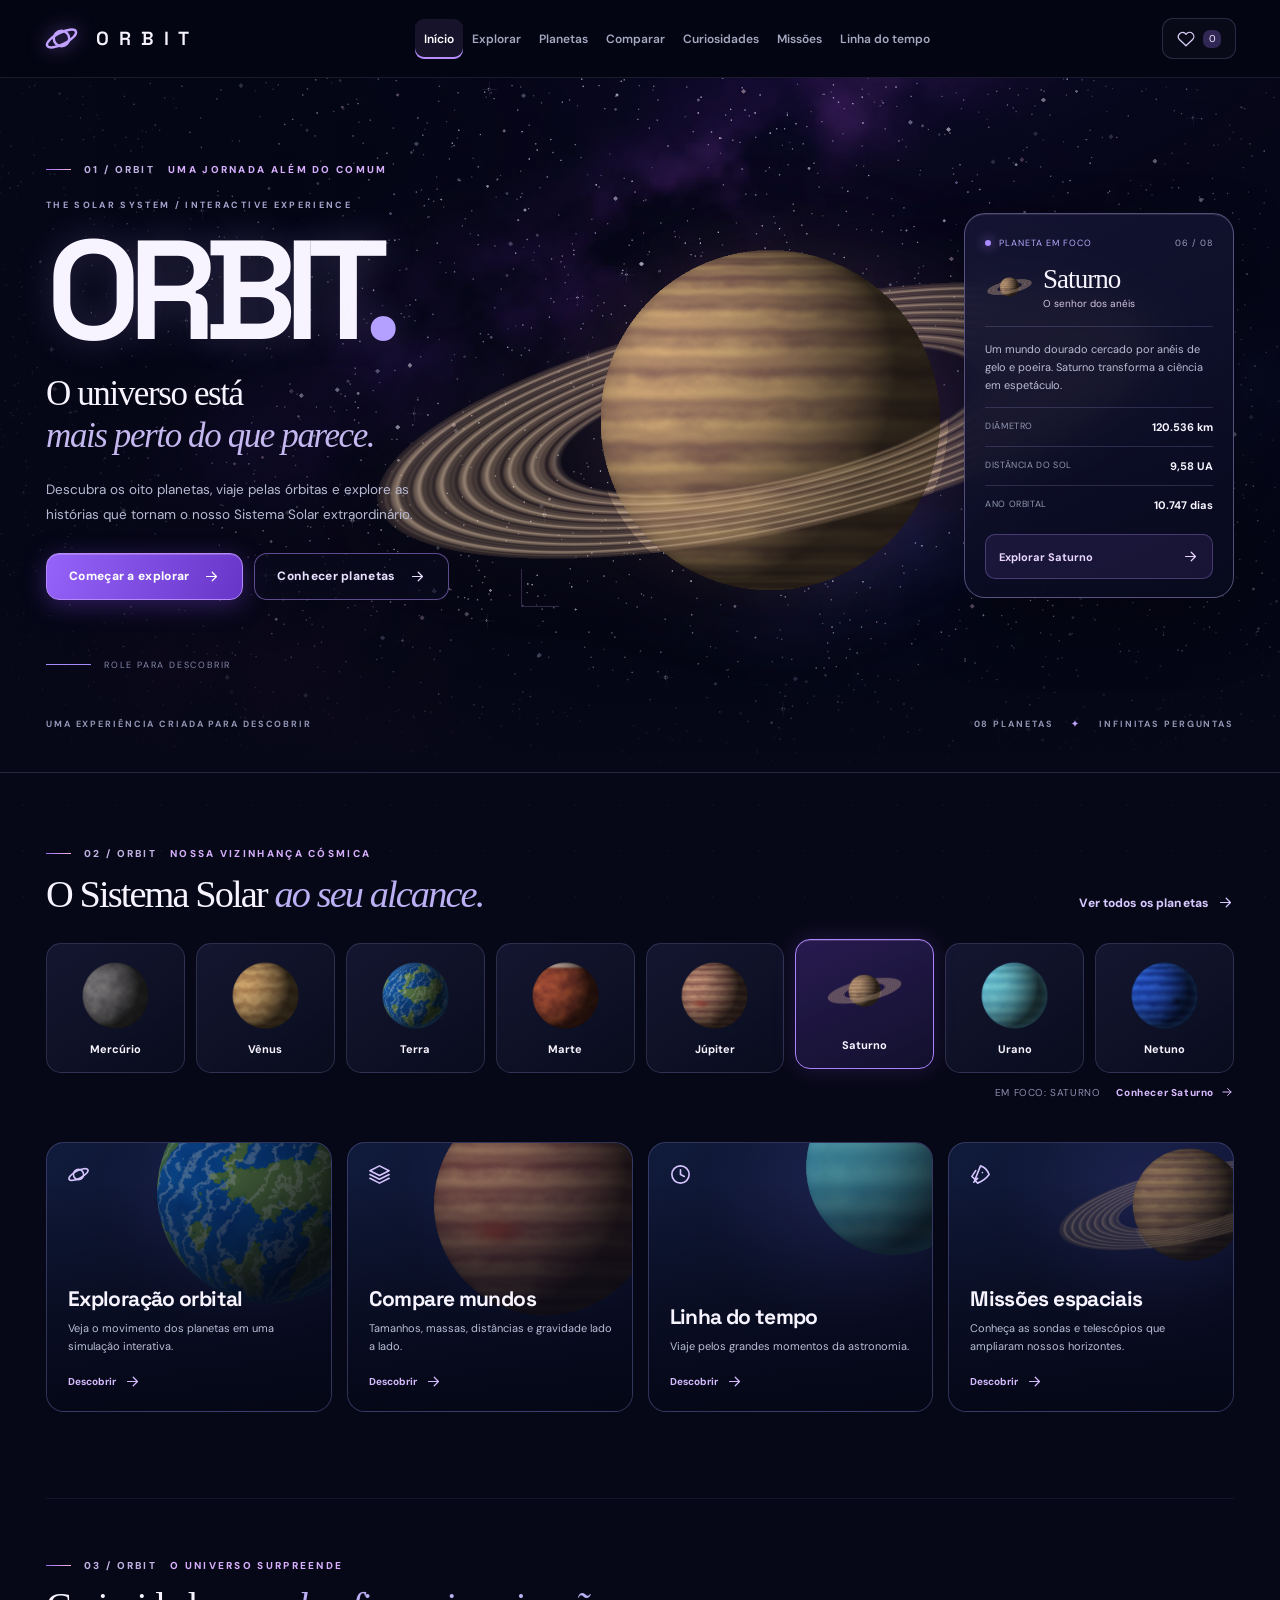
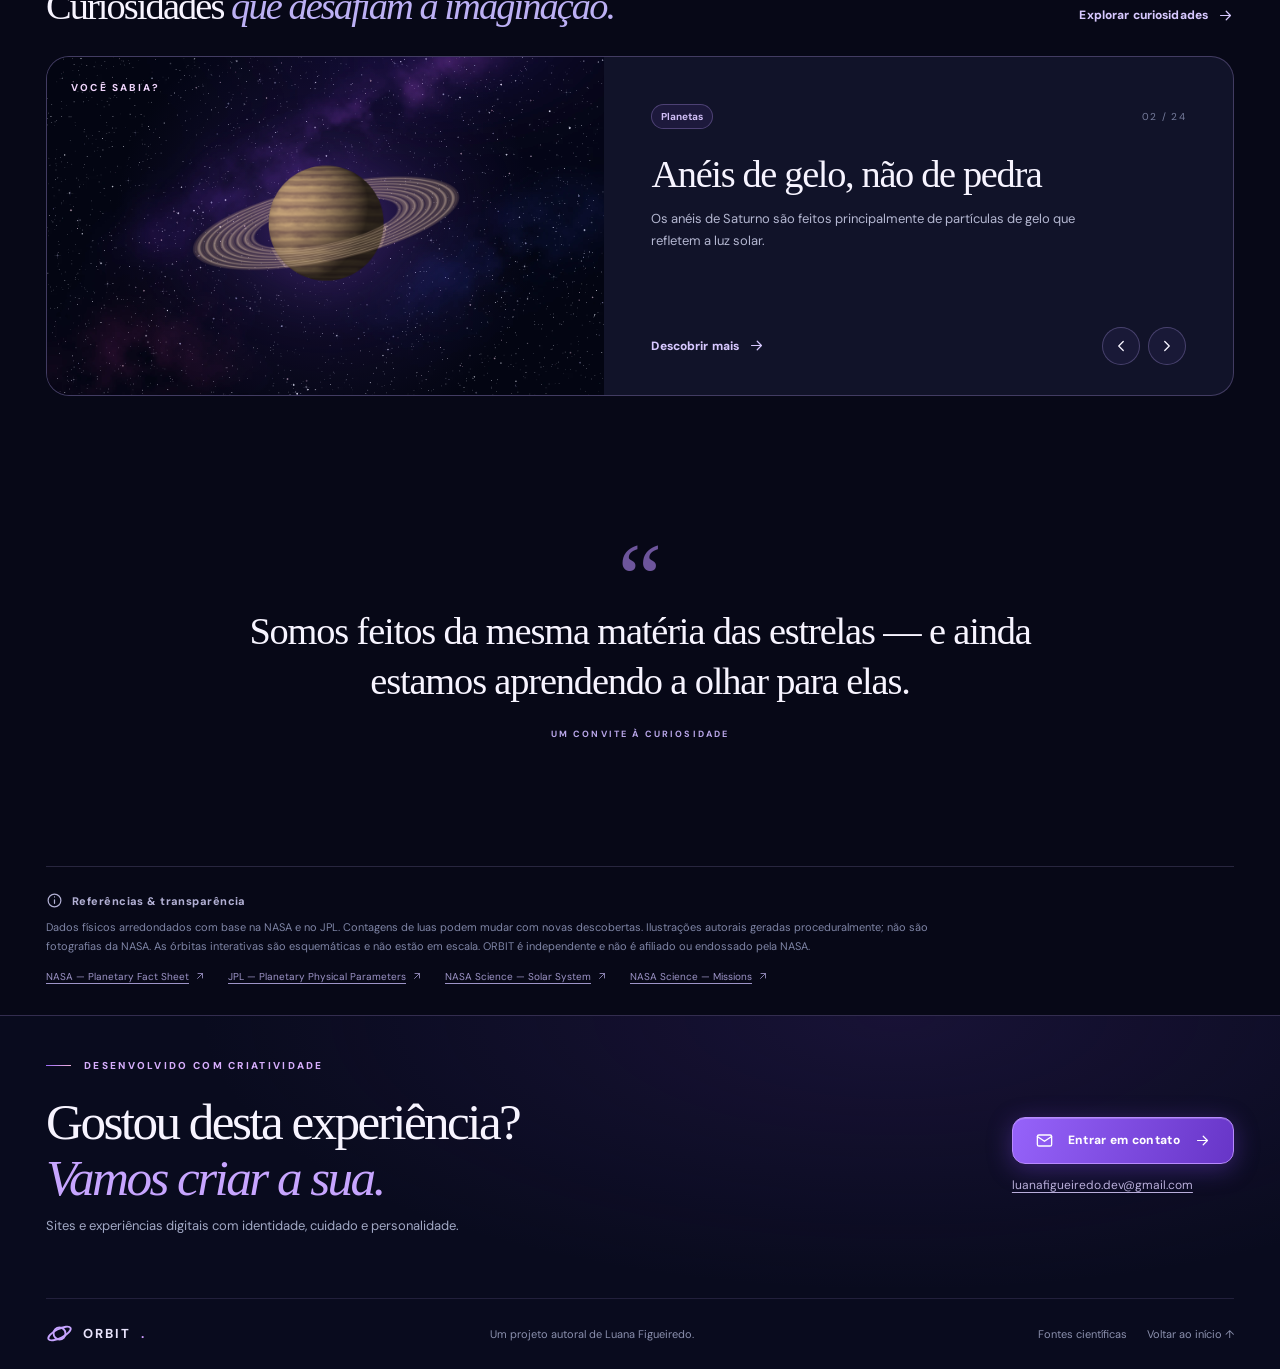
==== index.html @ 3369fc1c "Primeira versao do ORBIT" ====
<!doctype html>
<html lang="pt-BR">
<head>
  <meta charset="UTF-8">
  <meta name="viewport" content="width=device-width, initial-scale=1">
  <meta name="theme-color" content="#070817">
  <meta name="description" content="ORBIT — Uma experiência visual e interativa para explorar o Sistema Solar, comparar planetas e descobrir as histórias da exploração espacial.">
  <meta name="author" content="Luana Figueiredo">
  <meta property="og:title" content="ORBIT — Explore o Sistema Solar">
  <meta property="og:description" content="O universo está mais perto do que parece. Explore planetas, órbitas, curiosidades e missões espaciais.">
  <meta property="og:type" content="website">
  <link rel="icon" type="image/svg+xml" href="favicon.svg">
  <link rel="preconnect" href="https://fonts.googleapis.com">
  <link rel="preconnect" href="https://fonts.gstatic.com" crossorigin>
  <link href="https://fonts.googleapis.com/css2?family=DM+Sans:wght@400;500;600;700&family=Manrope:wght@400;500;600;700;800&family=Space+Grotesk:wght@400;500;600;700&display=swap" rel="stylesheet">
  <link rel="stylesheet" href="style.css">
  <title>ORBIT — Explore o Sistema Solar</title>
</head>
<body>
  <a class="skip-link" href="#conteudo">Pular para o conteúdo</a>
  <div id="app"></div>
  <noscript>Ative o JavaScript no navegador para explorar o ORBIT.</noscript>
  <script src="js/data.js" defer></script>
  <script src="js/orbits.js" defer></script>
  <script src="js/app.js" defer></script>
</body>
</html>
---- style.css ----
/* ══════════════════════════════════════════════════════════════════
   ORBIT — immersive solar-system editorial • Luana Figueiredo
   Identidade: índigo cósmico / ametista / luz de estrelas.
   Arte planetária autoral. Sem frameworks, sem rastreamento.
══════════════════════════════════════════════════════════════════ */
:root{color-scheme:dark;--ink:#070817;--ink-2:#0c0e22;--panel:#10142d;--line:rgba(183,169,236,.19);--white:#f7f4ff;--muted:#a8abc8;--soft:#777d9e;--purple:#a584ff;--violet:#784cf2;--peach:#f7c69f;--max:1440px;--radius:20px;--serif:Georgia,'Times New Roman',serif}
*{box-sizing:border-box}html{scroll-behavior:smooth;scroll-padding-top:85px}body{margin:0;font-family:'DM Sans',sans-serif;font-weight:400;color:var(--white);background:var(--ink);font-size:15px;-webkit-font-smoothing:antialiased;overflow-x:hidden}
body::before{content:"";position:fixed;inset:0;pointer-events:none;background-image:radial-gradient(#a29aca 0.7px,transparent .8px);background-size:46px 46px;opacity:.045;z-index:0}body.modal-open{overflow:hidden}
button,input,select{font:inherit}button{cursor:pointer}a{color:inherit;text-decoration:none}button,a,input,select{outline-offset:4px}a,button{ -webkit-tap-highlight-color:transparent}button:focus-visible,a:focus-visible,input:focus-visible,select:focus-visible{outline:2px solid #e2c0ff}img{max-width:100%;display:block}svg{flex:none}h1,h2,h3,p{margin-top:0}p{line-height:1.7}button{border:none;color:inherit}::selection{background:#8066d4;color:#fff}
.shell{width:min(var(--max),calc(100% - 92px));margin-left:auto;margin-right:auto;position:relative}.sr-only{position:absolute;width:1px;height:1px;overflow:hidden;clip:rect(0,0,0,0);white-space:nowrap}.skip-link{position:fixed;z-index:200;left:20px;top:-70px;background:#fff;color:#111;padding:12px 17px;border-radius:10px}.skip-link:focus{top:15px}
.site-header{height:78px;position:sticky;top:0;z-index:75;border-bottom:1px solid rgba(216,201,255,.11);background:rgba(5,6,19,.77);backdrop-filter:blur(22px)}.header-inner{max-width:1570px;width:calc(100% - 88px);height:100%;margin:auto;display:flex;align-items:center;gap:34px}.logo{display:inline-flex;align-items:center;gap:17px;flex:none;font-family:'Space Grotesk',sans-serif;font-size:19px;font-weight:600;letter-spacing:.13em;white-space:nowrap}.logo svg{color:#c1a2ff;filter:drop-shadow(0 0 9px rgba(178,129,255,.55))}.desktop-nav{display:flex;justify-content:center;align-items:center;gap:4px;flex:1;height:100%;white-space:nowrap}.nav-link{font-size:12px;font-weight:600;color:#a6a9c1;padding:13px 12px;border-radius:9px;transition:color .2s,background .2s}.nav-link:hover,.nav-link.active{color:#fff;background:rgba(163,126,246,.11)}.nav-link.active{box-shadow:inset 0 -2px #b78cff}.header-right{display:flex;align-items:center;gap:12px}.header-fav,.icon-btn{height:41px;min-width:43px;display:grid;place-items:center;border:1px solid var(--line);background:rgba(255,255,255,.025);border-radius:11px;transition:background .2s,border-color .2s}.header-fav{display:flex;gap:8px;padding:0 14px;font-size:12px;color:#d9cef9}.header-fav:hover,.icon-btn:hover{background:rgba(145,113,234,.19);border-color:rgba(182,151,254,.6)}.fav-count{display:grid;place-items:center;min-width:18px;height:18px;border-radius:7px;background:#312754;color:#f4eaff;font-size:10px}.menu-toggle,.mobile-nav{display:none}
main{position:relative;z-index:1}.eyebrow{display:flex;align-items:center;gap:13px;font-size:10px;letter-spacing:.23em;font-weight:800;color:#d6aefc;text-transform:uppercase}.eyebrow-line{width:25px;height:1px;background:linear-gradient(90deg,#9b6bf5,#f0b3de)}.eyebrow-index{color:#c0b2e3}.eyebrow-simple{font-size:10px;font-weight:800;letter-spacing:.21em;color:var(--peach)}
.btn{display:inline-flex;align-items:center;justify-content:center;gap:14px;min-height:47px;padding:0 22px;border-radius:13px;font-size:12px;font-weight:800;letter-spacing:.025em;transition:transform .25s,box-shadow .25s,background .25s;white-space:nowrap}.btn:hover{transform:translateY(-3px)}.btn-primary{color:#fff;background:linear-gradient(110deg,#9663fa,#6735c7);border:1px solid #b88aff;box-shadow:0 5px 25px rgba(132,74,240,.35),inset 0 1px rgba(255,255,255,.2)}.btn-primary:hover{box-shadow:0 9px 31px rgba(132,74,240,.55)}.btn-ghost{color:#e8e0ff;background:rgba(12,11,34,.55);border:1px solid rgba(178,144,255,.5)}.btn-ghost:hover{background:rgba(132,83,223,.18)}.text-link{display:inline-flex;align-items:center;gap:9px;border:none;background:transparent;color:#d7c8ff;font-size:12px;font-weight:800;letter-spacing:.01em;transition:gap .2s;white-space:nowrap;padding:5px 0}.text-link:hover{gap:15px}
/* Landing cinematic — ringed planet */
.hero{position:relative;overflow:hidden;min-height:695px;background:radial-gradient(ellipse at 65% 48%,rgba(36,15,78,.36),transparent 56%),#070816;border-bottom:1px solid var(--line)}.hero-nebula{position:absolute;inset:0;background:url('assets/nebula.webp') 50% 50%/cover no-repeat;opacity:.89}.hero::after{content:"";pointer-events:none;position:absolute;inset:0;background:linear-gradient(90deg,rgba(6,7,23,.86) 0,rgba(7,8,23,.34) 33%,rgba(6,7,23,.08) 59%,rgba(6,7,23,.66) 100%),linear-gradient(0deg,#070817 0%,transparent 27%);z-index:1}.hero-inner{min-height:640px;display:grid;grid-template-columns:minmax(325px,.95fr) minmax(320px,1.25fr) minmax(245px,.74fr);align-items:center;gap:10px}.hero-copy{position:relative;z-index:5;padding:46px 0 8px}.hero-tiny{margin:22px 0 8px;font-size:9px;letter-spacing:.26em;color:#a8a3ce;font-weight:700}.hero-title{font-family:'Space Grotesk',sans-serif;font-size:clamp(94px,11vw,178px);font-weight:600;letter-spacing:-.093em;line-height:.99;margin:0 0 12px;text-shadow:0 0 34px rgba(181,159,255,.22);white-space:nowrap}.hero-period{color:#b4a0ff}.hero-copy h2{font-family:var(--serif);font-weight:400;font-size:clamp(28px,2.6vw,42px);letter-spacing:-.04em;line-height:1.21;margin:9px 0 19px}.hero-copy h2 em{font-style:italic;color:#c5b7ef}.hero-description{max-width:400px;font-size:13.5px;color:#b8bad3;line-height:1.9;margin-bottom:25px}.hero-actions{display:flex;align-items:center;flex-wrap:wrap;gap:11px}.hero-scroll{display:flex;gap:13px;align-items:center;color:#8588a9;font-size:9px;letter-spacing:.2em;margin-top:59px}.scroll-line{height:1px;width:45px;background:#a58bff}.hero-planet{pointer-events:none;position:absolute;z-index:2;width:min(75vw,1010px);height:690px;left:28%;top:-21px;display:grid;place-items:center;filter:drop-shadow(0 0 48px rgba(217,139,109,.13));animation:floatPlanet 13s ease-in-out infinite}.hero-planet>img{width:100%;height:auto;filter:saturate(1.12)}.planet-halo{position:absolute;left:20%;right:10%;top:18%;bottom:23%;border-radius:50%;background:radial-gradient(ellipse,rgba(125,74,192,.2),transparent 65%);filter:blur(30px)}@keyframes floatPlanet{0%,100%{transform:translateY(0)}50%{transform:translateY(12px)}}.hero-crosshair{position:absolute;width:38px;height:38px;border:1px solid rgba(210,163,255,.22)}.hero-crosshair.top{right:18%;top:21%;border-left:none;border-bottom:none}.hero-crosshair.bottom{left:20%;bottom:24%;border-right:none;border-top:none}
.planet-spotlight{position:relative;z-index:5;grid-column:3;padding:23px 20px 18px;background:linear-gradient(155deg,rgba(23,23,55,.85),rgba(8,10,30,.93));border:1px solid rgba(198,184,255,.39);box-shadow:0 25px 65px rgba(0,0,0,.27),inset 0 1px rgba(255,255,255,.09);border-radius:21px;backdrop-filter:blur(18px);margin-top:15px}.spotlight-heading{display:flex;justify-content:space-between;align-items:center;color:#9e9cbb;font-size:9px;letter-spacing:.11em}.small-pill{display:inline-flex;align-items:center;gap:8px;color:#b9aaff}.pulse-dot,.live-indicator span{width:6px;height:6px;border-radius:50%;background:#a98cff;box-shadow:0 0 12px #b784ff;animation:pulse 2.4s infinite}@keyframes pulse{50%{opacity:.4}}.spotlight-identity{display:flex;align-items:center;gap:9px;border-bottom:1px solid var(--line);padding:14px 0}.spotlight-icon{width:49px;height:49px;object-fit:contain}.spotlight-identity h3{font-family:var(--serif);font-size:27px;font-weight:400;letter-spacing:-.035em;margin:0 0 2px}.spotlight-identity p{font-size:10px;color:#d4c6e2;line-height:1.3;margin:0}.spotlight-intro{font-size:11px;color:#babbd5;line-height:1.65;margin:13px 0}.spotlight-stats{display:grid;gap:0}.spotlight-stats>div{display:flex;justify-content:space-between;gap:10px;border-top:1px solid var(--line);padding:12px 0}.spotlight-stats span{font-size:9px;letter-spacing:.07em;color:#9398b3}.spotlight-stats strong{font-size:11px;text-align:right}.spotlight-link{display:flex;align-items:center;justify-content:space-between;gap:12px;padding:13px;border:1px solid rgba(181,144,248,.3);border-radius:10px;font-size:11px;font-weight:700;color:#e9d6ff;background:rgba(137,96,223,.12);margin-top:10px}.spotlight-link:hover{background:rgba(137,96,223,.24)}.hero-bottom{display:flex;justify-content:space-between;z-index:4;font-size:9px;font-weight:700;letter-spacing:.21em;color:#9295b3;padding-bottom:21px}.star-separator{color:#bfa3fa;padding:0 14px}
/* Homepage planet strip and four portal cards */
.planet-selector{padding-top:74px;padding-bottom:25px}.row-heading{display:flex;align-items:end;justify-content:space-between;gap:25px;margin-bottom:27px}.row-heading h2,.detail-content h2,.mission-hero h2{font-family:var(--serif);font-weight:400;font-size:clamp(29px,3vw,46px);letter-spacing:-.05em;line-height:1.13;margin:13px 0 0}.row-heading h2 em,.detail-content h2 em,.mission-hero h2 em{color:#bcb0f4;font-weight:400}.planet-strip{display:grid;grid-template-columns:repeat(8,1fr);gap:11px}.planet-pick{min-height:144px;display:flex;flex-direction:column;justify-content:center;align-items:center;gap:11px;background:linear-gradient(145deg,rgba(25,28,58,.75),rgba(10,13,30,.94));border:1px solid rgba(161,150,212,.22);border-radius:15px;font-size:11px;font-weight:700;transition:transform .25s,border-color .25s,box-shadow .25s}.planet-pick img{width:83px;height:83px;object-fit:contain;transition:transform .3s}.planet-pick:hover,.planet-pick.selected{border-color:#ac83ff;box-shadow:0 0 22px rgba(154,92,249,.18),inset 0 1px rgba(250,230,255,.16);transform:translateY(-4px)}.planet-pick:hover img,.planet-pick.selected img{transform:scale(1.14)}.planet-pick.selected{background:linear-gradient(155deg,rgba(61,39,116,.61),rgba(19,17,47,.94))}.strip-caption{display:flex;justify-content:flex-end;align-items:center;gap:16px;font-size:10px;color:#8e8caf;letter-spacing:.06em;padding-top:12px}.strip-caption a{display:inline-flex;align-items:center;gap:6px;font-weight:800;color:#d8baff}.strip-caption a:hover{color:#fff}.explore-section{padding-top:18px;padding-bottom:86px}.feature-grid{display:grid;grid-template-columns:repeat(4,1fr);gap:15px}.feature-card{height:270px;border:1px solid rgba(163,154,227,.25);border-radius:18px;overflow:hidden;position:relative;background:radial-gradient(circle at 72% 20%,rgba(65,68,150,.32),transparent 50%),linear-gradient(135deg,#101a3a,#090d24);transition:transform .3s,border-color .3s}.feature-card:hover{transform:translateY(-7px);border-color:rgba(191,153,255,.72)}.feature-sheen{position:absolute;inset:0;background:linear-gradient(0deg,rgba(5,7,22,.95),transparent 86%);z-index:1}.feature-art{position:absolute;object-fit:contain;width:240px;height:240px;right:-57px;top:-71px;filter:brightness(.8) saturate(1.2);opacity:.85}.feature-1 .feature-art{right:-33px;top:-59px}.feature-2 .feature-art{width:190px;height:190px}.feature-3 .feature-art{width:300px;height:300px;right:-98px;top:-86px}.feature-icon{position:absolute;top:20px;left:20px;color:#d5c4fd;z-index:2}.feature-text{position:absolute;bottom:21px;left:21px;right:19px;z-index:2}.feature-text h3{font-family:'Space Grotesk',sans-serif;letter-spacing:-.03em;font-size:21px;margin-bottom:8px}.feature-text p{font-size:11px;color:#b9bfd8;line-height:1.6;margin-bottom:15px}.feature-go{display:inline-flex;align-items:center;gap:8px;font-size:10px;color:#d6bbff;font-weight:700}
.home-facts{padding:60px 0 100px;border-top:1px solid rgba(159,141,236,.1)}.home-fact-panel{display:grid;grid-template-columns:47% 53%;min-height:340px;overflow:hidden;border:1px solid rgba(192,166,242,.28);border-radius:23px;background:#111329}.home-fact-art{position:relative;overflow:hidden;display:grid;place-items:center;background:radial-gradient(circle at center,rgba(72,44,140,.32),transparent 65%),url('assets/nebula.webp') center/cover}.home-fact-art img{width:290px;height:290px;object-fit:contain;filter:drop-shadow(0 0 35px rgba(151,80,241,.3));animation:floatPlanet 10s ease-in-out infinite}.home-fact-art>span{position:absolute;left:24px;top:24px;font-size:10px;letter-spacing:.22em;font-weight:800;color:#efd4fb}.home-fact-content{padding:47px 47px 30px;display:flex;flex-direction:column}.home-fact-top,.home-fact-footer,.card-cats,.card-foot{display:flex;align-items:center;justify-content:space-between;gap:12px}.home-fact-top>span:last-child{color:#777d9d;font-size:10px;letter-spacing:.13em}.chip{display:inline-flex;align-items:center;min-height:25px;padding:4px 9px;border:1px solid rgba(188,159,248,.3);color:#d1bff7;border-radius:100px;font-size:10px;font-weight:700;background:rgba(105,67,173,.14)}.home-fact-content h3{font-family:var(--serif);font-weight:400;font-size:clamp(28px,3vw,43px);line-height:1.13;letter-spacing:-.035em;margin:24px 0 12px}.home-fact-content p{color:#b4b7d1;max-width:470px;margin-bottom:24px;font-size:13px}.home-fact-footer{margin-top:auto}.fact-arrows{display:flex;gap:8px}.round-arrow{width:38px;height:38px;border:1px solid rgba(168,150,223,.32);background:rgba(32,30,64,.65);display:grid;place-items:center;border-radius:50%;transition:border-color .2s,background .2s}.round-arrow:hover{border-color:#b69cff;background:rgba(107,67,186,.38)}.home-quote{text-align:center;padding:25px 0 115px}.home-quote>span{display:block;font-family:var(--serif);font-size:100px;color:#6d559c;height:55px}.home-quote blockquote{font-family:var(--serif);font-size:clamp(25px,3vw,44px);line-height:1.32;letter-spacing:-.03em;max-width:870px;margin:30px auto 20px}.home-quote p{font-size:9px;font-weight:700;letter-spacing:.24em;color:#b9a6e9}
/* General editorial secondary page */
.page-hero{padding-top:70px;padding-bottom:52px;min-height:270px}.page-hero::before{content:"";position:absolute;right:-4%;top:-20px;width:400px;height:250px;background:radial-gradient(circle,rgba(119,70,209,.16),transparent 68%);pointer-events:none}.page-hero-grid{display:flex;justify-content:space-between;gap:50px;align-items:flex-end}.page-hero h1{font-family:var(--serif);font-size:clamp(43px,5.4vw,80px);line-height:1.04;font-weight:400;letter-spacing:-.055em;margin:22px 0 14px}.page-hero h1 em{font-weight:400;color:#c0b0f5}.page-hero p{color:#aeb2cd;max-width:620px;font-size:14px;line-height:1.85;margin:0}.page-counter{display:flex;align-items:center;gap:20px;border-left:1px solid rgba(190,169,244,.27);padding:7px 0 7px 22px;flex:none}.page-counter strong{font:400 64px/1 var(--serif);color:#d7bffc}.page-counter span{font-size:10px;letter-spacing:.17em;line-height:1.8;color:#acadc9;font-weight:700}.listing,.facts-listing,.mission-layout,.favorites-listing{padding-bottom:120px}.toolbar{display:flex;justify-content:space-between;align-items:center;gap:18px;padding:16px 0 22px;border-bottom:1px solid var(--line);flex-wrap:wrap}.segmented{display:flex;align-items:center;flex-wrap:wrap;gap:5px}.segment{border:1px solid transparent;border-radius:10px;padding:10px 12px;background:transparent;color:#a4a8c4;font-size:11px;font-weight:700}.segment:hover{color:#fff;background:rgba(125,91,196,.12)}.segment.active{color:#fff;border-color:rgba(175,134,251,.36);background:rgba(131,92,215,.25)}.search-field{display:flex;align-items:center;gap:9px;min-width:min(100%,265px);padding:0 14px;height:44px;border:1px solid rgba(167,156,218,.29);border-radius:10px;background:rgba(21,22,48,.8);color:#b2aaca}.search-field input{background:none;border:0;outline:0;width:100%;font-size:12px;color:#fff;min-width:110px}.search-field input::placeholder{color:#777c9b}.catalog-status{margin:19px 0 23px;font-size:9px;color:#8489aa;letter-spacing:.2em;font-weight:800}.planet-grid{display:grid;grid-template-columns:repeat(4,1fr);gap:17px}.planet-card{min-width:0;background:linear-gradient(155deg,#11162f,#0c1027);border:1px solid rgba(157,142,220,.23);border-radius:17px;overflow:hidden;transition:border-color .25s,transform .25s}.planet-card:hover{transform:translateY(-5px);border-color:rgba(187,150,248,.65)}.planet-card-visual{height:248px;position:relative;overflow:hidden;display:grid;place-items:center;background:radial-gradient(circle at 52% 52%,color-mix(in srgb,var(--planet-accent) 13%,transparent),transparent 68%),linear-gradient(155deg,rgba(23,30,58,.8),#0b0e20)}.planet-card-visual>img{width:209px;height:209px;object-fit:contain;filter:drop-shadow(0 10px 20px rgba(0,0,0,.27));transition:transform .4s}.planet-card:hover .planet-card-visual>img{transform:scale(1.09) rotate(3deg)}.planet-card-number{position:absolute;top:17px;left:17px;font-size:10px;color:#a6a5c6;letter-spacing:.16em}.planet-card-orbit{position:absolute;width:270px;height:110px;border:1px solid rgba(163,134,232,.18);border-radius:50%;transform:rotate(-18deg)}.planet-card-name{display:flex;justify-content:space-between;align-items:center;gap:10px;padding:19px 20px 15px}.card-kicker{font-size:10px;color:#aa95de;text-transform:uppercase;letter-spacing:.15em;font-weight:800}.planet-card-name h3{font-family:var(--serif);font-size:28px;font-weight:400;letter-spacing:-.03em;margin:6px 0 3px}.planet-card-name p{color:#9b9fbb;font-size:11px;margin:0}.card-arrow{display:grid;place-items:center;width:34px;height:34px;border:1px solid var(--line);border-radius:50%;color:#c8afff}.planet-card-foot{margin:0 20px;padding:12px 0;border-top:1px solid var(--line);color:#8289a6;font-size:9px;letter-spacing:.12em;font-weight:800}.fav-toggle{display:grid;place-items:center;width:33px;height:33px;border:1px solid rgba(171,150,225,.3);border-radius:50%;background:rgba(20,20,45,.55);color:#c9b5f2;transition:background .2s,color .2s}.fav-toggle svg{transition:fill .2s,transform .2s}.fav-toggle:hover{background:rgba(116,75,194,.31)}.fav-toggle.is-fav{color:#f0a6dc;background:rgba(193,61,129,.14)}.fav-toggle.is-fav svg{fill:currentColor;transform:scale(1.04)}
/* Planet details */
.detail-hero{background:radial-gradient(ellipse at 72% 49%,color-mix(in srgb,var(--planet-accent) 18%,transparent),transparent 44%),url('assets/nebula.webp') center/cover;position:relative;overflow:hidden;min-height:570px}.detail-hero::after{content:"";position:absolute;inset:0;background:linear-gradient(90deg,rgba(6,6,21,.95),rgba(6,7,23,.05) 75%);pointer-events:none}.detail-hero>.shell{z-index:1}.back-link{display:inline-flex;align-items:center;gap:7px;margin-top:30px;color:#c7b1fa;font-size:11px;font-weight:700}.detail-layout{min-height:510px;display:grid;grid-template-columns:1fr 1.2fr 65px;align-items:center}.detail-words{z-index:3}.detail-words h1{font-family:var(--serif);font-size:clamp(80px,10vw,160px);font-weight:400;letter-spacing:-.08em;line-height:1;margin:24px 0 0;white-space:nowrap}.detail-words h1 span{color:var(--peach)}.detail-words h2{font-family:var(--serif);font-size:31px;letter-spacing:-.025em;font-weight:400;color:#e1d1f9;margin:15px 0}.detail-words p{font-size:13px;color:#b5b8d0;max-width:440px;line-height:1.9}.detail-buttons{display:flex;align-items:center;gap:14px;margin-top:23px}.detail-buttons .fav-toggle{width:48px;height:48px;border-radius:12px}.detail-planet-art{height:500px;position:relative;display:grid;place-items:center;isolation:isolate}.detail-planet-art img{width:480px;height:480px;object-fit:contain;filter:drop-shadow(0 0 55px rgba(81,66,153,.35));position:relative;z-index:2;animation:floatPlanet 11s ease-in-out infinite}.detail-orbit-arc{position:absolute;width:630px;height:250px;transform:rotate(-22deg);border:1px solid rgba(193,156,253,.15);border-radius:50%;z-index:1}.detail-number{font:400 53px var(--serif);color:#ede2ff;align-self:end;padding-bottom:100px}.detail-number span{font:600 12px 'DM Sans',sans-serif;color:#85809e}.detail-content{padding-top:86px;padding-bottom:105px}.detail-intro{display:grid;grid-template-columns:1.3fr .68fr;gap:12%;align-items:center;margin-bottom:71px}.detail-intro p{color:#abb0cb;font-size:14px;max-width:630px;line-height:1.95}.detail-note{display:flex;align-items:start;gap:15px;padding:25px;border:1px solid rgba(164,132,219,.3);border-radius:17px;background:linear-gradient(140deg,#171534,#0e1127);color:#c4a7ff}.detail-note strong{display:block;color:#fff;font-size:13px;margin-bottom:8px}.detail-note p{font-size:12px;margin:0}.section-subtitle{font:400 26px var(--serif);margin-bottom:23px}.stat-grid{display:grid;grid-template-columns:repeat(4,1fr);gap:12px}.fact-stat{display:flex;flex-direction:column;gap:10px;padding:24px;min-height:145px;background:#11152d;border:1px solid rgba(164,151,219,.2);border-radius:13px;color:#b9a6f2}.fact-stat span{font-size:10px;color:#a3a8c4;letter-spacing:.05em}.fact-stat strong{font-family:'Space Grotesk',sans-serif;font-size:22px;letter-spacing:-.04em;color:#f7f4ff}.science-note{font-size:10px;color:#8d93b1;margin:13px 0 0}.detail-lower{display:grid;grid-template-columns:1fr 1fr;gap:11%;margin:90px 0}.detail-lower h3{font:400 28px var(--serif);margin-bottom:28px}.detail-bullet{display:flex;align-items:start;gap:25px;border-top:1px solid var(--line);padding:19px 0}.detail-bullet span{font-size:11px;color:#a88cee;font-weight:800}.detail-bullet p{font-size:13px;color:#b5b7cc;margin:0}.detail-related>button{width:100%;padding:17px 0;display:flex;align-items:center;gap:15px;background:none;border-top:1px solid var(--line);text-align:left;color:#cdb5ff;font-size:12px}.detail-related>button span{flex:1;color:#ebebff}.detail-related>button:hover span{color:#ccabff}.detail-next{display:flex;justify-content:space-between;align-items:center;border-top:1px solid var(--line);padding-top:24px;gap:20px}.detail-next a{display:inline-flex;gap:8px;align-items:center;font-weight:700;font-size:13px;color:#dfcaff}.detail-next span{font-size:9px;color:#8b90a9;letter-spacing:.2em}
/* Orbital canvas */
.orbit-section{display:grid;grid-template-columns:minmax(0,1fr) 290px;gap:18px;padding-bottom:25px}.orbit-workspace{background:#0c1024;border:1px solid rgba(159,144,219,.27);border-radius:19px;overflow:hidden}.orbit-topbar{display:flex;justify-content:space-between;align-items:center;gap:15px;padding:17px 20px;border-bottom:1px solid var(--line);background:rgba(15,19,43,.9)}.orbit-topbar>div:first-child{display:flex;flex-direction:column;gap:8px}.orbit-topbar strong{font-size:12px;font-weight:600;color:#d4d9f0}.live-indicator{display:inline-flex;align-items:center;gap:8px;color:#c2a5ff;font-size:9px;letter-spacing:.17em;font-weight:800}.orbit-buttons{display:flex;gap:8px}.canvas-frame{height:490px;position:relative;background:radial-gradient(circle at 50% 56%,rgba(87,55,130,.16),transparent 48%),url('assets/nebula.webp') center/cover;overflow:hidden}.canvas-frame canvas{width:100%;height:100%;display:block;cursor:crosshair;touch-action:manipulation}.orbit-hint{position:absolute;bottom:10px;left:14px;right:14px;display:flex;align-items:center;gap:7px;font-size:9px;color:#a4a9c4;pointer-events:none}.orbit-controls{border-top:1px solid var(--line);display:flex;align-items:center;gap:25px;padding:19px 23px;flex-wrap:wrap}.orbit-controls>label{display:flex;gap:12px;align-items:center;color:#c4c5db;font-size:10px;letter-spacing:.08em;font-weight:800;min-width:185px}.orbit-controls>label strong{font-size:11px;color:#e3cafe;min-width:35px}.orbit-controls input[type=range]{appearance:none;height:4px;background:#3a305d;outline:none;border-radius:30px;width:95px;accent-color:#b394ff}.orbit-controls input[type=range]::-webkit-slider-thumb{appearance:none;height:13px;width:13px;border-radius:50%;background:#d4b5ff;border:2px solid #eee1ff}.orbit-controls .checkline{min-width:auto;letter-spacing:0}.orbit-controls input[type=checkbox]{accent-color:#b28bff}.orbit-sidebar{border:1px solid rgba(159,144,219,.27);border-radius:19px;background:#10142b;overflow:hidden;display:flex;flex-direction:column}.sidebar-header{padding:22px 19px 16px}.sidebar-header h3{font:400 23px/1.2 var(--serif);margin:14px 0 0}.orbit-planet-list{padding:0 8px;max-height:466px;overflow-y:auto;scrollbar-color:#3e336a #0f132a}.orbit-planet-item{width:100%;display:flex;align-items:center;gap:12px;border:1px solid transparent;border-radius:12px;text-align:left;background:none;padding:5px 9px;transition:background .2s}.orbit-planet-item:hover,.orbit-planet-item.active{background:#251b47;border-color:#5a448e}.orbit-planet-item img{width:45px;height:45px;object-fit:contain}.orbit-planet-item span{flex:1;font-size:12px;font-weight:700}.orbit-planet-item small{display:block;color:#9297b5;font-size:10px;font-weight:400;margin-top:3px}.orbit-planet-item>svg{color:#a79cc8}.orbit-selected{margin-top:auto;border-top:1px solid var(--line);padding:19px;background:rgba(34,27,68,.35)}.orbit-selected>span{font-size:9px;color:#b4a3e9;letter-spacing:.16em;font-weight:800}.orbit-selected strong{font:400 26px var(--serif);display:block;margin:7px 0 2px}.orbit-selected p{font-size:11px;color:#a6aac7;margin:0 0 12px}.orbit-selected a{display:flex;align-items:center;gap:8px;color:#dac2ff;font-size:11px;font-weight:700}.orbit-explanation{display:flex;align-items:flex-start;gap:12px;color:#a2a6bf;padding-bottom:105px}.orbit-explanation svg{margin-top:4px;color:#a88cf4}.orbit-explanation p{font-size:11px;margin:0;line-height:1.75}
/* Compare */
.compare-layout{padding-bottom:130px}.compare-selectors{display:grid;grid-template-columns:1fr 65px 1fr;gap:17px;align-items:center;margin-bottom:20px}.compare-selector{position:relative;display:flex;flex-direction:column;align-items:center;min-width:0;padding:25px;background:linear-gradient(155deg,#13162f,#0c0e24);border:1px solid rgba(155,147,213,.28);border-radius:18px;overflow:hidden}.compare-selector>span{align-self:flex-start;color:#baa2fb;font-size:10px;font-weight:800;letter-spacing:.18em}.compare-selector select,.custom-select select{appearance:none;border:1px solid rgba(169,144,231,.35);border-radius:10px;background:#23203e;color:#f5f1ff;outline:none;padding:10px 35px 10px 13px;margin-top:12px;width:100%;max-width:300px;font-size:12px;cursor:pointer}.compare-art{width:205px;height:205px;display:grid;place-items:center;margin:18px 0 5px;background:radial-gradient(circle,rgba(129,91,193,.13),transparent 65%)}.compare-art>img{max-width:100%;max-height:100%;object-fit:contain;animation:floatPlanet 10s infinite}.compare-selector h3{font:400 33px var(--serif);margin:0 0 3px}.compare-selector p{font-size:12px;color:#9a9fb9;margin-bottom:0}.versus{display:flex;flex-direction:column;align-items:center;gap:13px;color:#b898ff}.versus span{font:400 24px var(--serif)}.versus button{background:none;color:#c3b0ee}.compare-dashboard{display:grid;grid-template-columns:1fr;gap:0;border:1px solid var(--line);background:#101329;border-radius:18px;overflow:hidden}.compare-menu{padding:26px;border-bottom:1px solid var(--line)}.compare-menu h3{font:400 27px var(--serif);margin:0 0 16px}.metric-tabs{display:flex;gap:7px;flex-wrap:wrap}.metric-tabs button{border:1px solid rgba(157,145,221,.2);border-radius:9px;background:#171a38;padding:8px 11px;font-size:11px;color:#a9a9c6}.metric-tabs button.active{background:#5d438d;border-color:#a480f4;color:white}.compare-result{padding:25px 28px 10px}.result-heading{display:flex;justify-content:space-between;color:#9488bd;font-size:10px;font-weight:800;letter-spacing:.12em;margin-bottom:27px}.compare-bar-row{margin-bottom:24px}.compare-bar-row>div:first-child{display:flex;justify-content:space-between;margin-bottom:10px;gap:10px}.compare-bar-row strong{font-size:12px}.compare-bar-row span{font-size:12px;color:#cecbef}.compare-rail{height:11px;background:#222341;border-radius:100px;overflow:hidden}.compare-rail>div{height:100%;border-radius:100px;transition:width .4s}.chart-note{color:#858ca8;font-size:10px}.compare-fact-table{border-top:1px solid var(--line)}.compare-fact-table>div{display:grid;grid-template-columns:1fr 1fr 1fr;gap:14px;padding:15px 28px;border-bottom:1px solid rgba(163,150,215,.1);font-size:12px}.compare-fact-table>div:last-child{border-bottom:0}.compare-fact-table strong{color:#a5a8c2}.compare-fact-table span{text-align:right}
/* Curiosity editorial */
.fact-feature{display:grid;grid-template-columns:42% 58%;min-height:330px;background:linear-gradient(115deg,#20183f,#101027);border:1px solid rgba(174,147,236,.27);border-radius:20px;overflow:hidden;margin-bottom:24px}.fact-feature-image{position:relative;display:grid;place-items:center;background:radial-gradient(circle at center,#3a2459,#101027 72%)}.fact-feature-image>img{width:280px;height:280px;object-fit:contain;filter:drop-shadow(0 0 30px rgba(221,178,131,.15))}.fact-feature-copy{display:flex;align-items:start;justify-content:center;flex-direction:column;padding:38px 48px}.fact-feature-copy h2{font:400 clamp(30px,3.4vw,47px)/1.12 var(--serif);margin:19px 0 12px}.fact-feature-copy h2 em{color:#e1bded}.fact-feature-copy p{font-size:13px;color:#b4b7cd;max-width:490px}.fact-feature-copy .btn{margin-top:14px}.curiosity-grid{display:grid;grid-template-columns:repeat(3,1fr);gap:17px}.curiosity-card{border:1px solid rgba(159,139,216,.23);border-radius:18px;background:#11142d;overflow:hidden;display:flex;flex-direction:column;min-height:425px;transition:transform .3s,border-color .3s}.curiosity-card:hover{transform:translateY(-4px);border-color:#9675dc}.curiosity-card-visual{height:195px;position:relative;display:grid;place-items:center;overflow:hidden;background:radial-gradient(circle at 48% 54%,rgba(105,76,168,.27),transparent 64%),url('assets/nebula.webp') center/cover}.curiosity-card-visual img{width:190px;height:190px;object-fit:contain;filter:drop-shadow(0 0 28px rgba(0,0,0,.4));transition:transform .35s}.curiosity-card:hover .curiosity-card-visual img{transform:scale(1.08)}.curiosity-card-visual>span{position:absolute;top:16px;right:16px;font-size:10px;color:#c2b5e1;letter-spacing:.12em}.curiosity-card-body{padding:23px;display:flex;flex-direction:column;flex:1}.card-cats>span:last-child{color:#959abb;font-size:10px}.curiosity-card h3{font:400 26px/1.17 var(--serif);letter-spacing:-.04em;margin:19px 0 10px}.curiosity-card p{font-size:12px;color:#aaafc9;margin-bottom:25px}.card-foot{border-top:1px solid var(--line);padding-top:12px;margin-top:auto}
/* Missions */
.mission-hero{display:grid;grid-template-columns:1fr 1fr;gap:50px;min-height:345px;padding:45px 55px;background:radial-gradient(circle at 82% 52%,rgba(125,77,205,.33),transparent 45%),linear-gradient(120deg,#10132d,#0b0c21);border:1px solid rgba(173,157,225,.26);border-radius:18px;overflow:hidden;margin-bottom:25px}.mission-hero>div:first-child{align-self:center}.mission-hero p{font-size:13px;color:#aeb1cf;max-width:430px;margin:17px 0 22px}.voyager-graphic{display:flex;align-items:center;justify-content:center;flex-direction:column;gap:14px;position:relative;color:#cfb8fc}.voyager-graphic::before{content:"";position:absolute;width:340px;height:180px;border:1px solid #544b84;border-radius:50%;transform:rotate(-28deg);opacity:.6}.voyager-graphic svg{filter:drop-shadow(0 0 28px rgba(179,139,255,.4))}.voyager-graphic span{font-size:9px;letter-spacing:.29em}.custom-select{height:44px;display:flex;align-items:center;gap:8px;border:1px solid var(--line);background:#14172f;border-radius:10px;padding-left:12px;color:#aa99dd}.custom-select select{border:none;background:transparent;margin:0;width:240px;padding:10px 15px 10px 0}.mission-grid{display:grid;grid-template-columns:repeat(3,1fr);gap:17px}.mission-card{min-height:365px;padding:24px;background:linear-gradient(135deg,#141833,#0c1027);border:1px solid rgba(158,146,220,.22);border-radius:17px;display:flex;flex-direction:column;transition:border-color .3s,transform .3s}.mission-card:hover{transform:translateY(-4px);border-color:#a18bdb}.mission-top{display:flex;align-items:center;justify-content:space-between;color:#9797b5;font-size:10px;letter-spacing:.16em}.mission-icon{width:87px;height:87px;display:grid;place-items:center;color:#d0b8ff;background:radial-gradient(circle,#3c346a,#15182d 70%);border-radius:50%;margin:16px 0 12px}.mission-year{color:#c2a5ff;font-size:10px;font-weight:700;letter-spacing:.15em}.mission-card h3{font:400 29px var(--serif);margin:9px 0 3px}.mission-type{font-size:11px;color:#b4a3de;margin-bottom:12px}.mission-card p{font-size:12px;color:#a7acc7}.mission-bottom{display:flex;align-items:center;justify-content:space-between;gap:10px;border-top:1px solid var(--line);padding-top:14px;margin-top:auto}.mission-bottom span{font-size:10px;color:#9198b8}.mission-bottom button{display:grid;place-items:center;width:34px;height:34px;border:1px solid var(--line);border-radius:50%;color:#d8bfff;background:#211d40}.mission-bottom button:hover{background:#4f337d}
/* timeline */
.timeline-section{display:grid;grid-template-columns:310px 1fr;gap:90px;padding-bottom:130px}.timeline-intro{position:sticky;top:130px;align-self:start}.timeline-intro>strong{display:block;font:400 125px var(--serif);color:#c3a7f8;line-height:1}.timeline-intro>span{display:block;color:#9c9fbf;font-size:10px;letter-spacing:.18em;line-height:1.8;margin:13px 0 24px}.timeline-intro .segmented{max-width:280px}.timeline-line{border-left:1px solid rgba(168,145,229,.33);padding-left:39px}.timeline-event{position:relative;display:grid;grid-template-columns:100px 1fr;gap:18px;padding:0 0 48px}.timeline-dot{position:absolute;left:-45px;top:4px;width:11px;height:11px;border:2px solid #bca3fb;border-radius:50%;background:#11122a;box-shadow:0 0 0 6px rgba(146,107,221,.1)}.timeline-year{font:400 33px var(--serif);color:#cab9f5}.timeline-event-copy{padding-bottom:24px;border-bottom:1px solid var(--line)}.timeline-event-copy h3{font:400 25px var(--serif);margin:12px 0 5px}.timeline-event-copy p{color:#afb3d0;font-size:12px;max-width:650px;margin:0}
/* favorites / generic state */
.favorites-grid{display:grid;grid-template-columns:repeat(2,1fr);gap:14px}.favorite-card{display:grid;grid-template-columns:106px 1fr auto;gap:21px;align-items:center;padding:20px;background:#11142e;border:1px solid var(--line);border-radius:17px}.favorite-visual{height:106px;display:grid;place-items:center;border-radius:12px;background:radial-gradient(circle,#342754,#13172f 76%);color:#c8a6ff}.favorite-visual img{width:99px;height:99px;object-fit:contain}.favorite-card h3{font:400 26px var(--serif);margin:6px 0}.favorite-card p{font-size:11px;color:#a5abc7;margin:0 0 8px;display:-webkit-box;-webkit-line-clamp:2;-webkit-box-orient:vertical;overflow:hidden}.favorites-note{display:flex;gap:10px;align-items:center;padding:23px 0;color:#8d94b5;font-size:11px}.favorites-note svg{color:#b4a5e9}.empty-state{min-height:400px;border:1px dashed rgba(170,149,224,.29);border-radius:17px;background:radial-gradient(circle at center,rgba(111,78,175,.12),transparent 50%);display:flex;flex-direction:column;align-items:center;justify-content:center;gap:12px;text-align:center;padding:25px}.empty-state>svg{color:#b59bef}.empty-state h3{font:400 29px var(--serif);margin:7px 0 0}.empty-state p{font-size:12px;color:#a9afc8;max-width:390px}.empty-state .btn{margin-top:8px}
/* citation / footer / modal */
.sources{border-top:1px solid var(--line);padding:25px 0 32px}.sources-heading{display:flex;align-items:center;gap:9px;font-size:11px;font-weight:800;color:#b2b0d4;letter-spacing:.04em}.sources p{font-size:11px;color:#7f85a6;line-height:1.7;max-width:920px;margin:9px 0}.source-links{display:flex;flex-wrap:wrap;gap:9px 22px;margin-top:14px}.source-links a{display:inline-flex;align-items:center;gap:5px;font-size:10px;color:#9d94c7;text-decoration:underline;text-underline-offset:3px}.source-links a:hover{color:#ddcfff}.footer{border-top:1px solid rgba(176,146,221,.25);background:radial-gradient(ellipse at 70% 0%,rgba(71,40,129,.24),transparent 55%),#090b1e}.footer-contact{display:flex;align-items:center;justify-content:space-between;gap:40px;min-height:280px;padding-top:43px;padding-bottom:47px}.footer-copy h2{font:400 clamp(32px,4vw,55px)/1.1 var(--serif);letter-spacing:-.05em;margin:22px 0 9px}.footer-copy h2 em{color:#c7a5ff}.footer-copy p{color:#a2a9c5;font-size:13px}.footer-cta{display:flex;flex-direction:column;align-items:start;gap:13px;flex:none}.footer-email{color:#b9aedb;font-size:12px;text-decoration:underline;text-underline-offset:3px}.footer-email:hover{color:white}.footer-bottom{border-top:1px solid rgba(180,154,231,.15);min-height:71px;display:flex;align-items:center;justify-content:space-between;gap:20px;font-size:11px;color:#8b90ae}.footer-brand{display:flex;align-items:center;gap:10px;letter-spacing:.16em;color:#e8e3fb;font-size:13px;font-weight:700}.footer-brand svg{color:#c6a4ff}.footer-brand span{color:#ce9cff}.footer-links{display:flex;gap:20px}.footer-links a:hover{color:white}
.toast{position:fixed;bottom:24px;right:23px;z-index:160;padding:14px 20px;border-radius:12px;color:#faf6ff;background:linear-gradient(135deg,#493277,#2c204e);border:1px solid rgba(210,176,255,.6);box-shadow:0 15px 35px rgba(0,0,0,.3);font-size:12px;font-weight:700;transform:translateY(100px);opacity:0;transition:opacity .25s,transform .25s;pointer-events:none}.toast.show{transform:translateY(0);opacity:1}.modal-overlay{position:fixed;z-index:120;inset:0;background:rgba(3,4,15,.8);backdrop-filter:blur(12px);display:grid;place-items:center;padding:18px}.modal-dialog{outline:none;max-width:760px;width:100%;background:radial-gradient(circle at 85% 20%,rgba(101,62,181,.17),transparent 55%),#11142f;border:1px solid rgba(195,164,247,.49);border-radius:22px;box-shadow:0 30px 100px rgba(0,0,0,.6);padding:25px}.modal-top,.modal-end{display:flex;align-items:center;justify-content:space-between;gap:15px}.modal-top{font-size:10px;letter-spacing:.18em;color:#b89cf5;font-weight:800}.modal-middle{display:grid;grid-template-columns:230px 1fr;gap:30px;align-items:center;margin:28px 0}.modal-middle>img{width:230px;height:230px;object-fit:contain;filter:drop-shadow(0 15px 24px rgba(0,0,0,.25))}.modal-middle h2{font:400 42px/1.12 var(--serif);letter-spacing:-.04em;margin:0 0 17px}.modal-middle p{font-size:13px;color:#bcc0d6;margin:0 0 12px}.modal-more{border-top:1px solid var(--line);padding-top:10px;margin-top:15px;display:flex;align-items:center;justify-content:space-between;gap:15px;font-size:12px}.modal-more>span{color:#a69ac6;font-size:10px;letter-spacing:.12em}.modal-more a{color:#dec9ff}.modal-mission-icon{height:220px;display:grid;place-items:center;color:#cdb1ff;background:radial-gradient(circle,#37285b,#11142f 68%);border-radius:16px}.modal-end{padding-top:17px;border-top:1px solid var(--line)}.modal-end>a{display:flex;align-items:center;gap:5px;color:#bfb1e7;font-size:11px}.modal-end .btn{min-height:41px}
/* Compact layouts */
@media(max-width:1400px){.desktop-nav{gap:0}.nav-link{padding:12px 9px}.hero-inner{grid-template-columns:minmax(320px,1fr) minmax(180px,1fr) 270px}.hero-planet{width:830px;left:26%;top:5px}.hero-title{font-size:clamp(100px,11vw,155px)}.hero-copy h2{font-size:35px}.planet-pick{min-height:130px}.planet-pick img{width:71px;height:71px}}
@media(max-width:1150px){.header-inner{width:calc(100% - 45px);gap:12px}.logo{font-size:16px;gap:10px}.desktop-nav{gap:0}.nav-link{font-size:11px;padding:10px 7px}.shell{width:calc(100% - 50px)}.hero-inner{grid-template-columns:1fr 270px;min-height:635px}.hero-copy{max-width:440px}.hero-planet{left:29%;width:760px;top:30px}.planet-spotlight{grid-column:2}.hero-title{font-size:125px}.feature-card{height:255px}.feature-grid{gap:10px}.feature-text h3{font-size:18px}.planet-grid{grid-template-columns:repeat(3,1fr)}.orbit-section{grid-template-columns:minmax(0,1fr) 245px}.orbit-controls{gap:10px}.orbit-controls>label{min-width:150px}.stat-grid{grid-template-columns:repeat(4,1fr)}.fact-stat strong{font-size:18px}}
@media(max-width:900px){.desktop-nav{display:none}.header-inner{justify-content:space-between}.menu-toggle{display:grid}.mobile-nav{display:grid;gap:3px;position:absolute;top:78px;left:0;right:0;padding:12px 25px 21px;background:#0a0c21;border-bottom:1px solid var(--line);box-shadow:0 24px 30px #02030a9c}.mobile-nav a{display:flex;align-items:center;justify-content:space-between;padding:13px 5px;font-size:13px;color:#ddd6f3;border-bottom:1px solid rgba(155,141,206,.12)}.hero-inner{grid-template-columns:1fr 260px;min-height:610px}.hero-planet{left:23%;width:730px;opacity:.7}.planet-spotlight{max-width:260px}.hero-copy{max-width:440px}.hero-title{font-size:clamp(90px,13vw,130px)}.hero-copy h2{font-size:32px}.hero-description{font-size:12px}.hero::after{background:linear-gradient(90deg,rgba(6,7,23,.9) 0%,rgba(6,7,23,.16) 77%,rgba(6,7,23,.65) 100%),linear-gradient(0deg,#070817 0%,transparent 30%)}.planet-strip{grid-template-columns:repeat(4,1fr)}.feature-grid{grid-template-columns:repeat(2,1fr)}.feature-card{height:235px}.planet-grid{grid-template-columns:repeat(2,1fr)}.curiosity-grid,.mission-grid{grid-template-columns:repeat(2,1fr)}.orbit-section{grid-template-columns:1fr}.orbit-sidebar{display:grid;grid-template-columns:1fr}.orbit-planet-list{display:grid;grid-template-columns:repeat(4,1fr);max-height:none;gap:4px}.orbit-selected{margin-top:12px}.orbit-planet-item{flex-direction:column;text-align:center;gap:0}.orbit-planet-item svg{display:none}.orbit-planet-item span{font-size:11px}.orbit-planet-item small{font-size:9px}.orbit-workspace{min-width:0}.detail-layout{grid-template-columns:1fr 1fr}.detail-words h1{font-size:100px}.detail-planet-art{height:450px}.detail-planet-art img{width:380px;height:380px}.detail-number{display:none}.detail-intro{gap:7%}.timeline-section{grid-template-columns:1fr;gap:30px}.timeline-intro{position:relative;top:auto}.timeline-intro>strong{font-size:76px}.timeline-intro .segmented{max-width:none}.favorites-grid{grid-template-columns:1fr}}
@media(max-width:700px){.shell{width:calc(100% - 34px)}.site-header{height:67px}.header-inner{width:calc(100% - 30px)}.mobile-nav{top:67px}.logo{font-size:15px}.logo svg{width:30px}.hero{min-height:0}.hero-inner{min-height:780px;display:flex;flex-direction:column;align-items:stretch;justify-content:flex-start;padding-top:48px;gap:0}.hero-copy{padding:0;max-width:none;z-index:5}.hero-copy .eyebrow{font-size:9px}.hero-title{font-size:clamp(91px,24vw,146px);margin-top:12px}.hero-copy h2{font-size:clamp(29px,6vw,38px);max-width:450px}.hero-description{max-width:500px;line-height:1.7}.hero-scroll{display:none}.hero-planet{width:850px;left:50%;transform:translateX(-43%);top:310px;height:auto;opacity:.9;animation:none}.hero-planet img{width:100%}.planet-spotlight{margin-left:auto;margin-top:280px;max-width:300px;width:74%;background:rgba(14,13,41,.9);padding:13px;min-height:0}.spotlight-identity{padding:7px 0}.spotlight-identity h3{font-size:23px}.spotlight-intro{display:none}.spotlight-stats>div{padding:7px 0}.spotlight-link{margin-top:5px}.hero-bottom{position:relative;padding:20px 0;gap:20px;justify-content:center}.hero-bottom span:first-child{display:none}.planet-selector{padding-top:52px}.row-heading{align-items:start;flex-direction:column;gap:10px}.planet-strip{gap:8px}.planet-pick{min-height:114px;border-radius:11px;font-size:10px}.planet-pick img{width:62px;height:62px}.feature-grid{gap:10px}.feature-card{height:225px}.feature-text h3{font-size:18px}.feature-text p{font-size:10px}.feature-art{width:180px;height:180px;right:-58px}.home-facts{padding:45px 0 65px}.home-fact-panel{grid-template-columns:1fr}.home-fact-art{height:240px}.home-fact-art img{width:215px;height:215px}.home-fact-content{padding:25px}.home-quote{padding:0 0 65px}.page-hero{padding-top:40px;padding-bottom:30px}.page-hero-grid{flex-direction:column;align-items:flex-start;gap:15px}.page-hero h1{font-size:clamp(48px,9vw,69px)}.page-hero p{font-size:12px}.page-counter{padding:0 0 0 12px}.page-counter strong{font-size:48px}.page-counter span{font-size:9px}.toolbar{align-items:stretch}.search-field{width:100%}.segment{padding:9px 10px}.planet-card-visual{height:205px}.planet-card-visual img{height:180px;width:180px}.detail-hero{min-height:0}.detail-layout{display:flex;flex-direction:column;min-height:0;padding:35px 0 30px;align-items:flex-start}.detail-words h1{font-size:clamp(75px,16vw,120px)}.detail-words h2{font-size:26px}.detail-planet-art{height:310px;width:100%;margin-top:-20px}.detail-planet-art img{width:330px;height:330px}.detail-orbit-arc{width:390px;height:140px}.detail-content{padding:55px 0 80px}.detail-intro{grid-template-columns:1fr;gap:20px;margin-bottom:47px}.stat-grid{grid-template-columns:repeat(2,1fr)}.detail-lower{grid-template-columns:1fr;gap:30px;margin:55px 0}.orbit-planet-list{grid-template-columns:repeat(4,1fr)}.orbit-controls{gap:14px}.orbit-controls>label{min-width:160px}.canvas-frame{height:390px}.compare-selectors{grid-template-columns:1fr 45px 1fr;gap:4px}.compare-selector{padding:14px 8px}.compare-selector>span{font-size:9px}.compare-art{width:100%;height:160px}.compare-art>img{max-height:150px}.compare-selector h3{font-size:24px}.compare-selector p{font-size:10px;text-align:center}.versus span{font-size:20px}.compare-menu,.compare-result{padding:20px}.compare-fact-table>div{padding:13px 17px}.fact-feature{grid-template-columns:1fr}.fact-feature-image{height:230px}.fact-feature-image img{width:210px;height:210px}.fact-feature-copy{padding:26px}.mission-hero{grid-template-columns:1fr;gap:12px;padding:26px}.voyager-graphic{height:150px}.voyager-graphic svg{width:70px}.voyager-graphic::before{width:260px;height:105px}.footer-contact{flex-direction:column;align-items:start;min-height:0;gap:20px}.footer-bottom{flex-wrap:wrap;padding:18px 0}.footer-bottom>span{order:3;width:100%}.modal-middle{grid-template-columns:150px 1fr;gap:15px}.modal-middle>img{width:150px;height:150px}.modal-middle h2{font-size:32px}.modal-mission-icon{height:160px}}
@media(max-width:520px){.hero-inner{min-height:800px}.hero-title{font-size:23vw;letter-spacing:-.09em}.hero-copy h2{font-size:29px}.hero-planet{top:345px;width:700px;transform:translateX(-44%)}.planet-spotlight{margin-top:245px;width:82%}.hero-bottom{font-size:8px;text-align:center}.planet-strip{grid-template-columns:repeat(4,1fr);gap:5px}.planet-pick{min-height:104px;padding:4px;font-size:9px}.planet-pick img{width:59px;height:59px}.strip-caption{justify-content:space-between}.feature-grid{grid-template-columns:1fr}.feature-card{height:205px}.feature-art{width:230px;height:230px;right:-42px}.planet-grid,.curiosity-grid,.mission-grid{grid-template-columns:1fr}.planet-card-visual{height:255px}.planet-card-visual img{width:220px;height:220px}.planet-card-name h3{font-size:30px}.curiosity-card-visual{height:225px}.curiosity-card-visual img{height:205px;width:205px}.mission-card{min-height:320px}.orbit-planet-list{grid-template-columns:repeat(2,1fr)}.orbit-planet-item{flex-direction:row;text-align:left}.orbit-planet-item span{font-size:12px}.orbit-planet-item small{display:block}.orbit-controls{flex-direction:column;align-items:stretch}.orbit-controls>label{justify-content:space-between;width:100%}.orbit-controls input[type=range]{flex:1;max-width:200px}.canvas-frame{height:390px}.compare-selectors{gap:3px;grid-template-columns:1fr 26px 1fr}.compare-selector{padding:12px 6px}.compare-selector select{font-size:11px;padding:9px 3px;max-width:100%}.compare-art{height:125px}.compare-art img{max-height:120px}.compare-selector h3{font-size:23px}.compare-selector p{font-size:9px}.versus span{font-size:16px}.versus button svg{width:17px}.metric-tabs button{font-size:10px;padding:7px}.compare-fact-table>div{font-size:10px;gap:5px}.fact-stat{min-height:123px;padding:14px}.fact-stat strong{font-size:17px}.timeline-line{padding-left:25px}.timeline-event{grid-template-columns:62px 1fr;gap:8px}.timeline-year{font-size:25px}.timeline-dot{left:-31px}.timeline-event-copy h3{font-size:22px}.favorite-card{grid-template-columns:76px 1fr auto;gap:12px;padding:12px}.favorite-visual{height:76px}.favorite-visual img{width:74px;height:74px}.favorite-card h3{font-size:20px}.favorite-card .fav-toggle{width:30px;height:30px}.footer-copy h2{font-size:36px}.modal-dialog{padding:16px}.modal-middle{display:block;max-height:60vh;overflow:auto;margin:15px 0}.modal-middle>img{width:150px;height:150px;float:right;margin-left:12px}.modal-middle h2{font-size:29px}.modal-end{align-items:start;flex-direction:column}.sources{padding:20px 0}.source-links{gap:10px}}
@media(prefers-reduced-motion:reduce){*,*::before,*::after{scroll-behavior:auto!important;animation-duration:.01ms!important;animation-iteration-count:1!important;transition-duration:.01ms!important}}
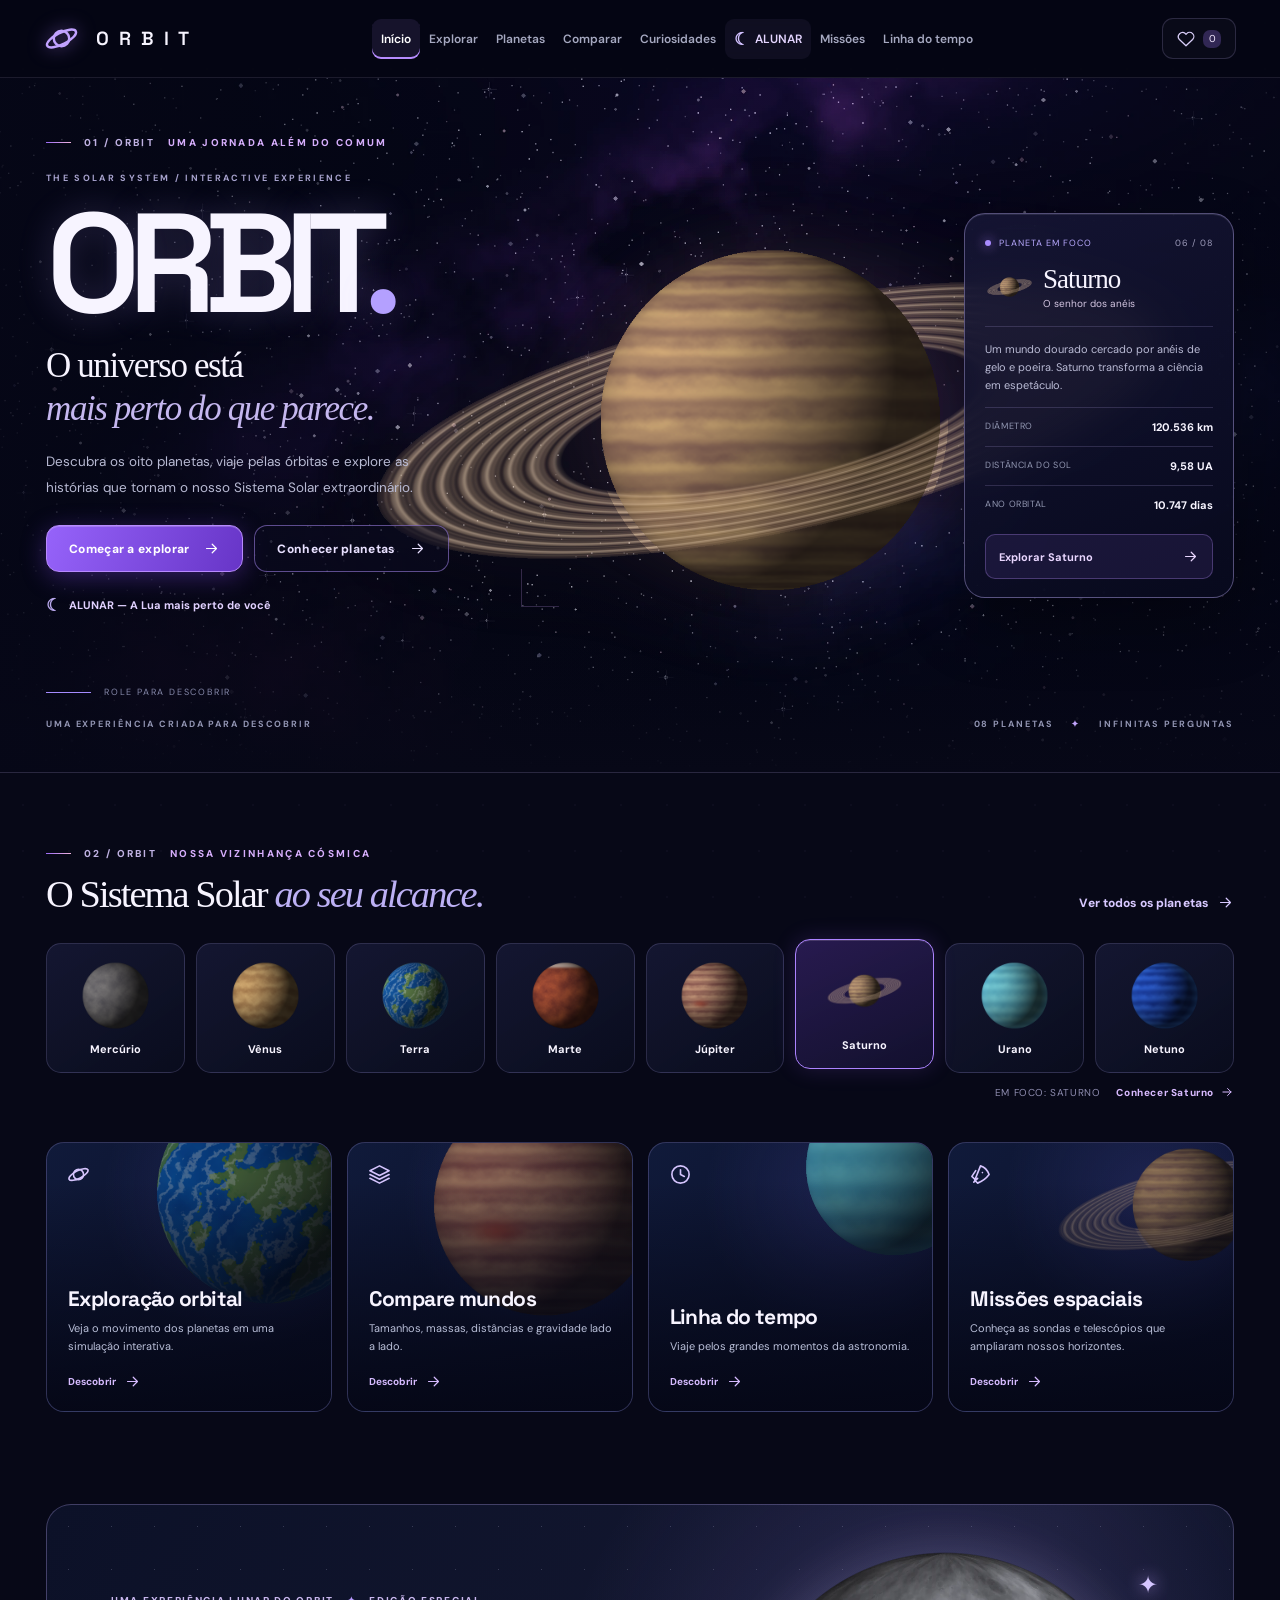
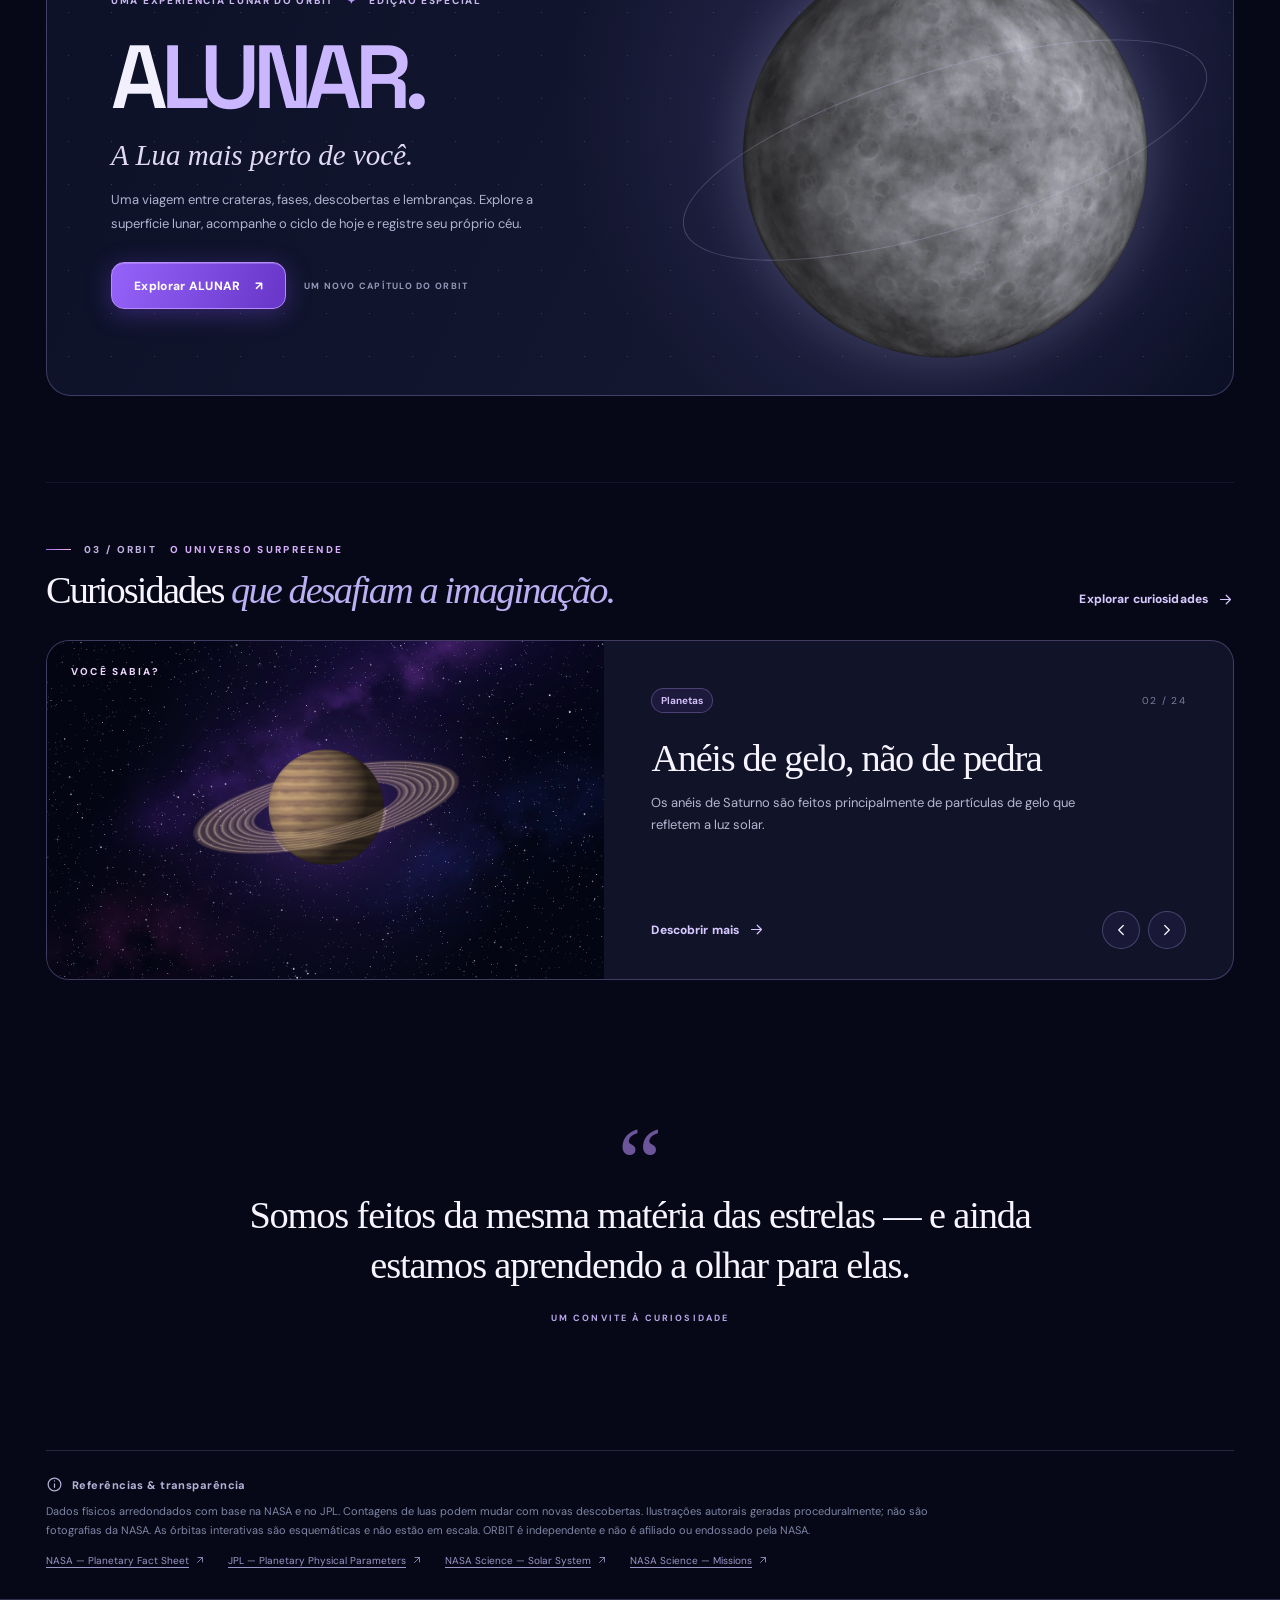
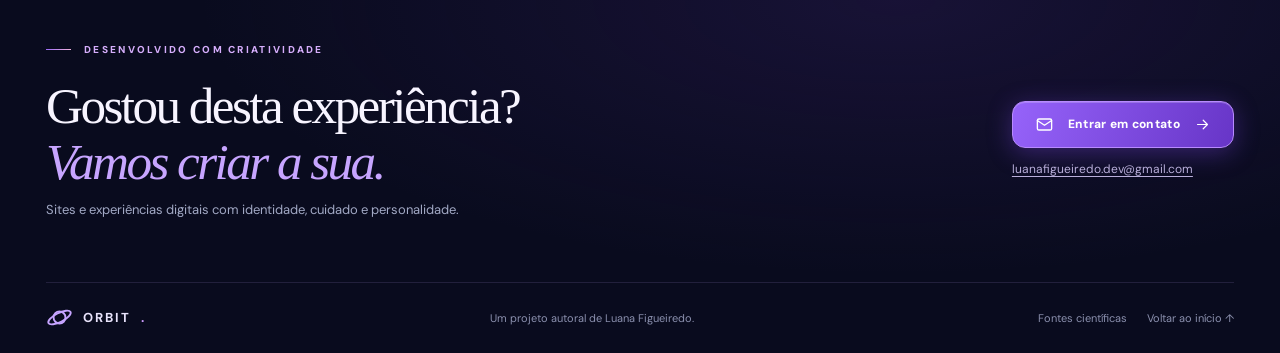
==== commit 89019088: "Integra Alunar ao Orbit" ====
--- a/index.html
+++ b/index.html
@@ -23,5 +23,6 @@
   <script src="js/data.js" defer></script>
   <script src="js/orbits.js" defer></script>
   <script src="js/app.js" defer></script>
+  <script src="alunar/orbit-link.js" defer></script>
 </body>
 </html>
--- a/style.css
+++ b/style.css
@@ -43,3 +43,33 @@
 @media(max-width:700px){.shell{width:calc(100% - 34px)}.site-header{height:67px}.header-inner{width:calc(100% - 30px)}.mobile-nav{top:67px}.logo{font-size:15px}.logo svg{width:30px}.hero{min-height:0}.hero-inner{min-height:780px;display:flex;flex-direction:column;align-items:stretch;justify-content:flex-start;padding-top:48px;gap:0}.hero-copy{padding:0;max-width:none;z-index:5}.hero-copy .eyebrow{font-size:9px}.hero-title{font-size:clamp(91px,24vw,146px);margin-top:12px}.hero-copy h2{font-size:clamp(29px,6vw,38px);max-width:450px}.hero-description{max-width:500px;line-height:1.7}.hero-scroll{display:none}.hero-planet{width:850px;left:50%;transform:translateX(-43%);top:310px;height:auto;opacity:.9;animation:none}.hero-planet img{width:100%}.planet-spotlight{margin-left:auto;margin-top:280px;max-width:300px;width:74%;background:rgba(14,13,41,.9);padding:13px;min-height:0}.spotlight-identity{padding:7px 0}.spotlight-identity h3{font-size:23px}.spotlight-intro{display:none}.spotlight-stats>div{padding:7px 0}.spotlight-link{margin-top:5px}.hero-bottom{position:relative;padding:20px 0;gap:20px;justify-content:center}.hero-bottom span:first-child{display:none}.planet-selector{padding-top:52px}.row-heading{align-items:start;flex-direction:column;gap:10px}.planet-strip{gap:8px}.planet-pick{min-height:114px;border-radius:11px;font-size:10px}.planet-pick img{width:62px;height:62px}.feature-grid{gap:10px}.feature-card{height:225px}.feature-text h3{font-size:18px}.feature-text p{font-size:10px}.feature-art{width:180px;height:180px;right:-58px}.home-facts{padding:45px 0 65px}.home-fact-panel{grid-template-columns:1fr}.home-fact-art{height:240px}.home-fact-art img{width:215px;height:215px}.home-fact-content{padding:25px}.home-quote{padding:0 0 65px}.page-hero{padding-top:40px;padding-bottom:30px}.page-hero-grid{flex-direction:column;align-items:flex-start;gap:15px}.page-hero h1{font-size:clamp(48px,9vw,69px)}.page-hero p{font-size:12px}.page-counter{padding:0 0 0 12px}.page-counter strong{font-size:48px}.page-counter span{font-size:9px}.toolbar{align-items:stretch}.search-field{width:100%}.segment{padding:9px 10px}.planet-card-visual{height:205px}.planet-card-visual img{height:180px;width:180px}.detail-hero{min-height:0}.detail-layout{display:flex;flex-direction:column;min-height:0;padding:35px 0 30px;align-items:flex-start}.detail-words h1{font-size:clamp(75px,16vw,120px)}.detail-words h2{font-size:26px}.detail-planet-art{height:310px;width:100%;margin-top:-20px}.detail-planet-art img{width:330px;height:330px}.detail-orbit-arc{width:390px;height:140px}.detail-content{padding:55px 0 80px}.detail-intro{grid-template-columns:1fr;gap:20px;margin-bottom:47px}.stat-grid{grid-template-columns:repeat(2,1fr)}.detail-lower{grid-template-columns:1fr;gap:30px;margin:55px 0}.orbit-planet-list{grid-template-columns:repeat(4,1fr)}.orbit-controls{gap:14px}.orbit-controls>label{min-width:160px}.canvas-frame{height:390px}.compare-selectors{grid-template-columns:1fr 45px 1fr;gap:4px}.compare-selector{padding:14px 8px}.compare-selector>span{font-size:9px}.compare-art{width:100%;height:160px}.compare-art>img{max-height:150px}.compare-selector h3{font-size:24px}.compare-selector p{font-size:10px;text-align:center}.versus span{font-size:20px}.compare-menu,.compare-result{padding:20px}.compare-fact-table>div{padding:13px 17px}.fact-feature{grid-template-columns:1fr}.fact-feature-image{height:230px}.fact-feature-image img{width:210px;height:210px}.fact-feature-copy{padding:26px}.mission-hero{grid-template-columns:1fr;gap:12px;padding:26px}.voyager-graphic{height:150px}.voyager-graphic svg{width:70px}.voyager-graphic::before{width:260px;height:105px}.footer-contact{flex-direction:column;align-items:start;min-height:0;gap:20px}.footer-bottom{flex-wrap:wrap;padding:18px 0}.footer-bottom>span{order:3;width:100%}.modal-middle{grid-template-columns:150px 1fr;gap:15px}.modal-middle>img{width:150px;height:150px}.modal-middle h2{font-size:32px}.modal-mission-icon{height:160px}}
 @media(max-width:520px){.hero-inner{min-height:800px}.hero-title{font-size:23vw;letter-spacing:-.09em}.hero-copy h2{font-size:29px}.hero-planet{top:345px;width:700px;transform:translateX(-44%)}.planet-spotlight{margin-top:245px;width:82%}.hero-bottom{font-size:8px;text-align:center}.planet-strip{grid-template-columns:repeat(4,1fr);gap:5px}.planet-pick{min-height:104px;padding:4px;font-size:9px}.planet-pick img{width:59px;height:59px}.strip-caption{justify-content:space-between}.feature-grid{grid-template-columns:1fr}.feature-card{height:205px}.feature-art{width:230px;height:230px;right:-42px}.planet-grid,.curiosity-grid,.mission-grid{grid-template-columns:1fr}.planet-card-visual{height:255px}.planet-card-visual img{width:220px;height:220px}.planet-card-name h3{font-size:30px}.curiosity-card-visual{height:225px}.curiosity-card-visual img{height:205px;width:205px}.mission-card{min-height:320px}.orbit-planet-list{grid-template-columns:repeat(2,1fr)}.orbit-planet-item{flex-direction:row;text-align:left}.orbit-planet-item span{font-size:12px}.orbit-planet-item small{display:block}.orbit-controls{flex-direction:column;align-items:stretch}.orbit-controls>label{justify-content:space-between;width:100%}.orbit-controls input[type=range]{flex:1;max-width:200px}.canvas-frame{height:390px}.compare-selectors{gap:3px;grid-template-columns:1fr 26px 1fr}.compare-selector{padding:12px 6px}.compare-selector select{font-size:11px;padding:9px 3px;max-width:100%}.compare-art{height:125px}.compare-art img{max-height:120px}.compare-selector h3{font-size:23px}.compare-selector p{font-size:9px}.versus span{font-size:16px}.versus button svg{width:17px}.metric-tabs button{font-size:10px;padding:7px}.compare-fact-table>div{font-size:10px;gap:5px}.fact-stat{min-height:123px;padding:14px}.fact-stat strong{font-size:17px}.timeline-line{padding-left:25px}.timeline-event{grid-template-columns:62px 1fr;gap:8px}.timeline-year{font-size:25px}.timeline-dot{left:-31px}.timeline-event-copy h3{font-size:22px}.favorite-card{grid-template-columns:76px 1fr auto;gap:12px;padding:12px}.favorite-visual{height:76px}.favorite-visual img{width:74px;height:74px}.favorite-card h3{font-size:20px}.favorite-card .fav-toggle{width:30px;height:30px}.footer-copy h2{font-size:36px}.modal-dialog{padding:16px}.modal-middle{display:block;max-height:60vh;overflow:auto;margin:15px 0}.modal-middle>img{width:150px;height:150px;float:right;margin-left:12px}.modal-middle h2{font-size:29px}.modal-end{align-items:start;flex-direction:column}.sources{padding:20px 0}.source-links{gap:10px}}
 @media(prefers-reduced-motion:reduce){*,*::before,*::after{scroll-behavior:auto!important;animation-duration:.01ms!important;animation-iteration-count:1!important;transition-duration:.01ms!important}}
+
+/* ALUNAR — seção lunar */
+.alunar-nav-link{color:#e4d5ff;display:inline-flex;align-items:center;gap:6px;background:rgba(152,126,210,.07)}
+.alunar-nav-link>span:first-child{font-size:17px;line-height:0;color:#d2c1ff}
+.alunar-mobile-link{color:#e6d9ff!important;display:flex!important;align-items:center;gap:12px}
+.alunar-mobile-link>span:first-child{font-size:20px;color:#d2c1ff}
+.alunar-hero-link{display:inline-flex;align-items:center;gap:8px;padding:11px 0;color:#e1d1ff;font-size:11px;font-weight:700;white-space:nowrap}
+.alunar-hero-link:hover{color:#fff}
+.alunar-hero-link>span:first-child{font-size:17px;color:#b9a8ed}
+.alunar-orbit-teaser{position:relative;display:grid;grid-template-columns:1.03fr .97fr;align-items:center;min-height:415px;margin-top:6px;margin-bottom:86px;overflow:hidden;border:1px solid rgba(180,164,234,.3);border-radius:25px;background:radial-gradient(circle at 75% 42%,rgba(141,118,216,.23),transparent 40%),linear-gradient(115deg,#0c1128,#141831 72%,#0b1026)}
+.alunar-orbit-teaser:before{position:absolute;content:"";inset:0;pointer-events:none;background-image:radial-gradient(#c9c6e8 0.65px,transparent .9px);background-size:43px 43px;opacity:.22}
+.alunar-teaser-copy{position:relative;z-index:2;padding:50px clamp(25px,5vw,75px)}
+.alunar-teaser-eyebrow{font-size:10px;letter-spacing:.17em;font-weight:800;color:#c9b7ee}
+.alunar-teaser-eyebrow span{padding:0 9px;color:#b89aff}
+.alunar-teaser-copy h2{font:600 clamp(57px,7vw,99px)/1.04 'Space Grotesk',sans-serif;letter-spacing:-.083em;color:#f2f0fc;margin:22px 0 13px}
+.alunar-teaser-copy h2 span{color:#cab7ff}
+.alunar-teaser-lead{font:italic 29px/1.25 Georgia,serif;color:#e1d9f5;margin-bottom:15px}
+.alunar-teaser-description{font-size:13px;max-width:435px;color:#afb5d1;line-height:1.85}
+.alunar-teaser-actions{display:flex;align-items:center;flex-wrap:wrap;gap:18px;margin-top:26px}
+.alunar-teaser-actions>span{font-size:9px;letter-spacing:.14em;color:#9399b7;font-weight:700}
+.alunar-teaser-visual{position:relative;z-index:1;display:grid;place-items:center;min-height:415px;overflow:hidden}
+.alunar-teaser-visual img{position:relative;z-index:2;width:min(93%,490px);height:auto;filter:drop-shadow(0 0 28px rgba(225,218,255,.16));animation:alunar-float 11s ease-in-out infinite}
+.alunar-teaser-halo{position:absolute;width:490px;height:490px;border-radius:50%;background:radial-gradient(circle,rgba(186,181,247,.2),transparent 68%)}
+.alunar-teaser-orbit{position:absolute;z-index:3;width:95%;height:160px;border:1px solid rgba(205,192,245,.25);border-radius:50%;transform:rotate(-17deg)}
+.alunar-teaser-symbol{position:absolute;top:13%;right:13%;font-size:24px;color:#d5c6ff;text-shadow:0 0 17px #bda4ff}
+@keyframes alunar-float{50%{transform:translateY(-9px)}}
+@media(max-width:1200px) and (min-width:901px){.desktop-nav .nav-link{font-size:10px;padding-inline:6px}}
+@media(max-width:800px){.alunar-orbit-teaser{grid-template-columns:1fr}.alunar-teaser-visual{min-height:310px;margin-top:-35px}.alunar-teaser-visual img{width:315px}.alunar-teaser-copy{padding:45px 28px 15px}.alunar-teaser-copy h2{font-size:clamp(58px,12vw,80px)}.alunar-teaser-lead{font-size:25px}}
+@media(max-width:550px){.alunar-orbit-teaser{margin-bottom:55px;border-radius:17px}.alunar-teaser-eyebrow{font-size:8px}.alunar-teaser-actions>span{font-size:8px}.alunar-teaser-visual{min-height:265px}.alunar-teaser-visual img{width:275px}.alunar-teaser-copy{padding:32px 20px 12px}}
+@media(prefers-reduced-motion:reduce){.alunar-teaser-visual img{animation:none}}
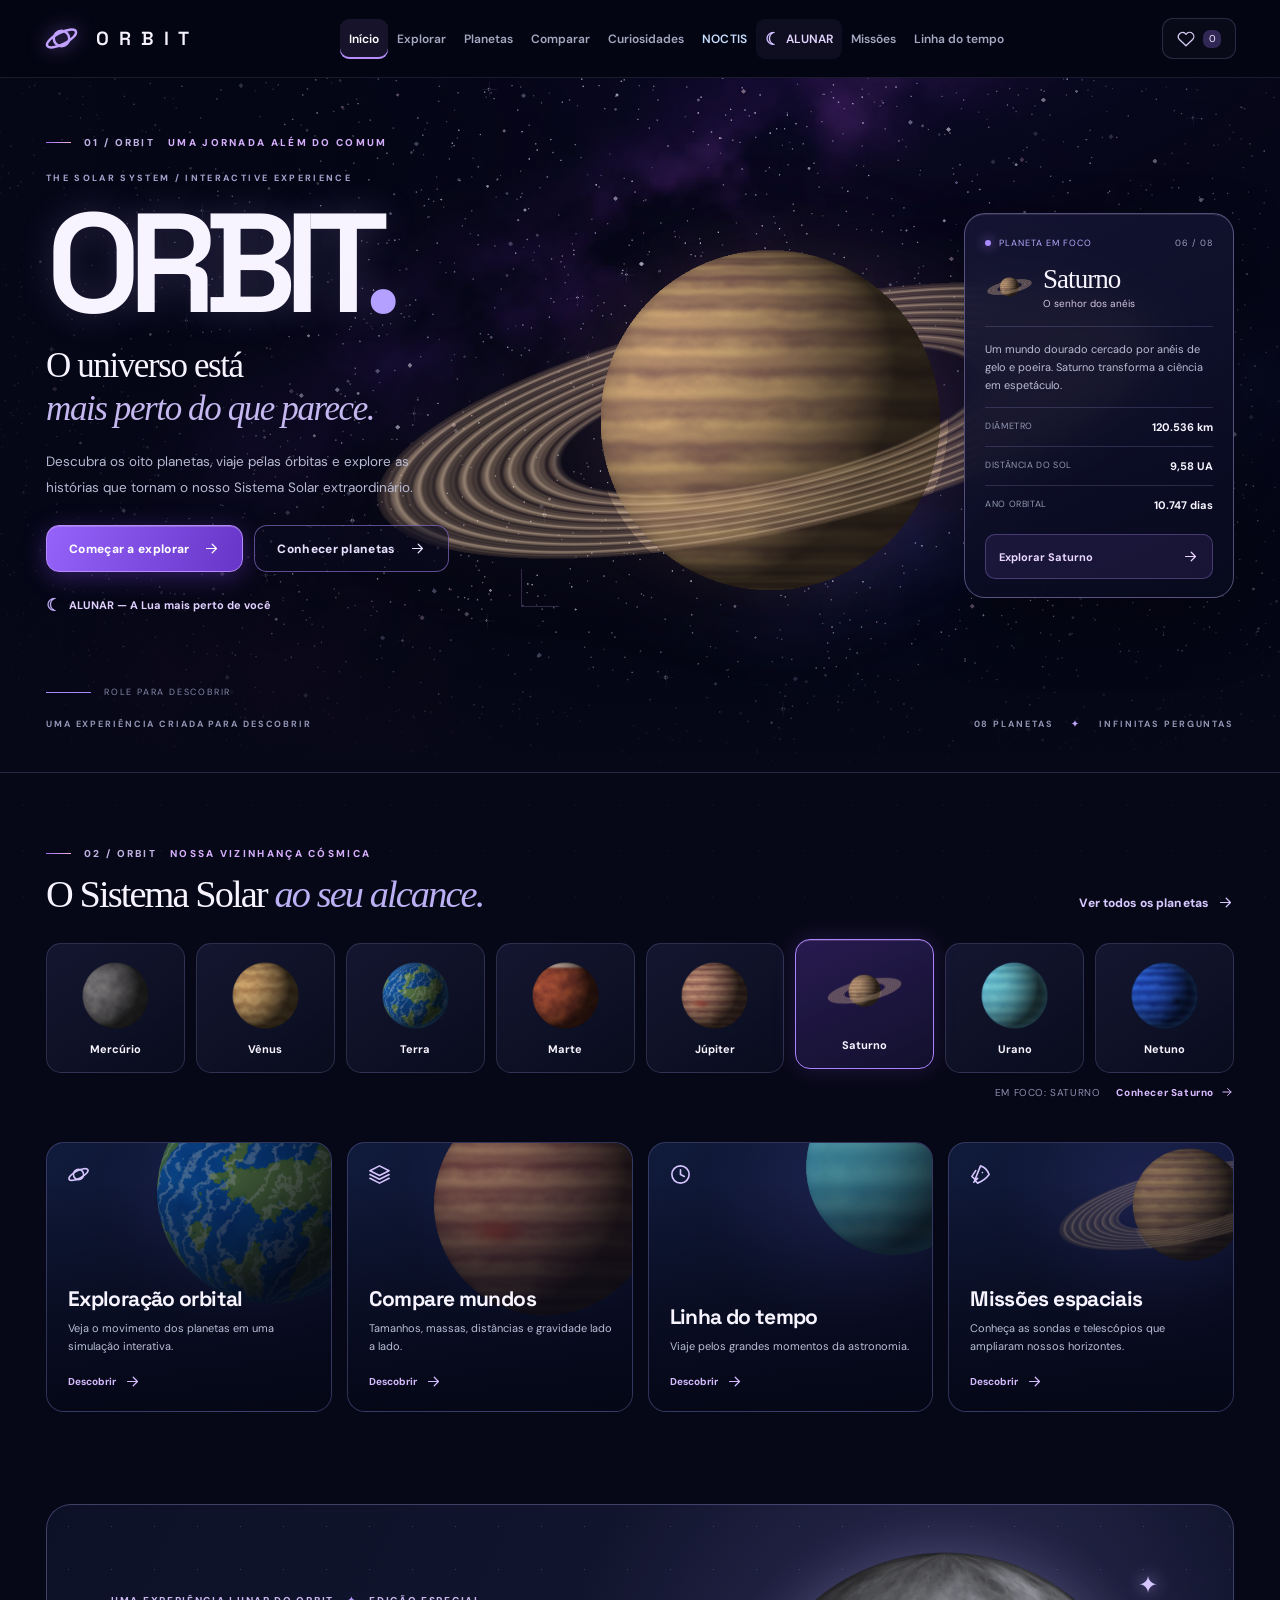
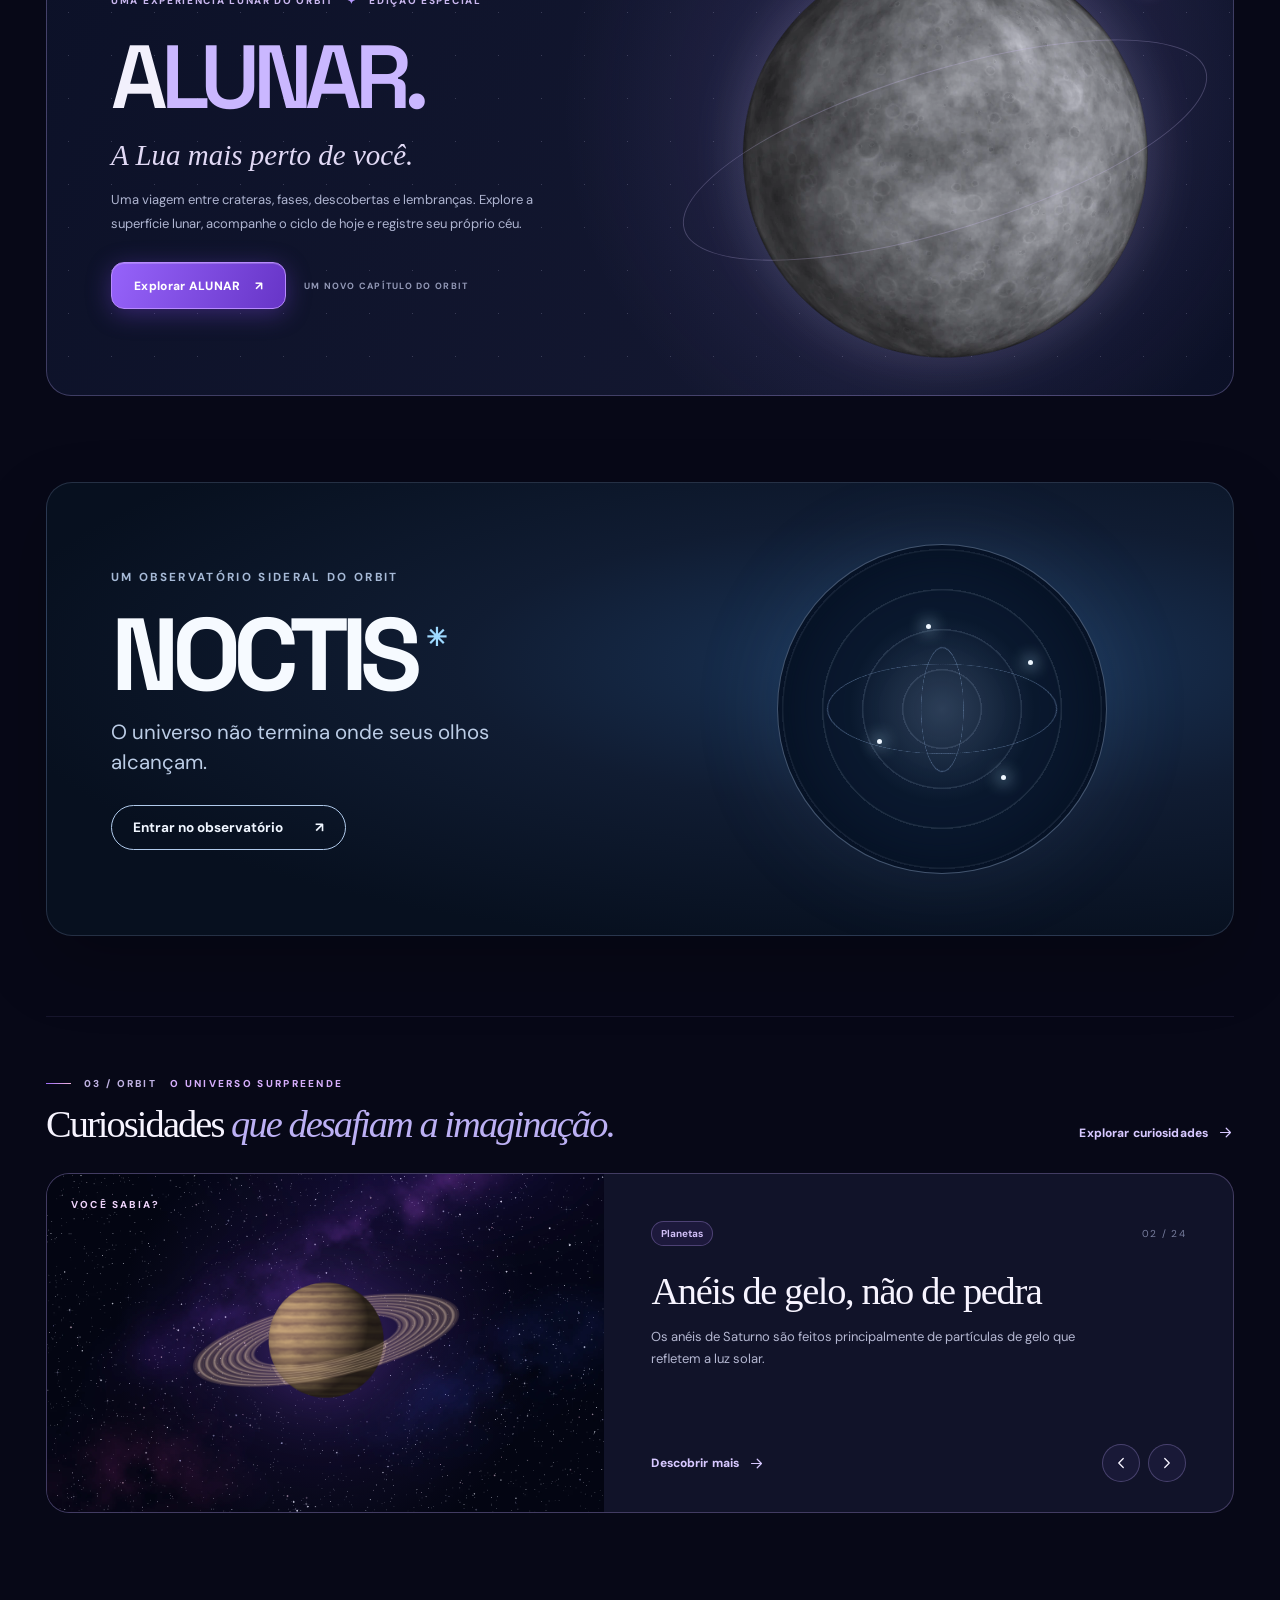
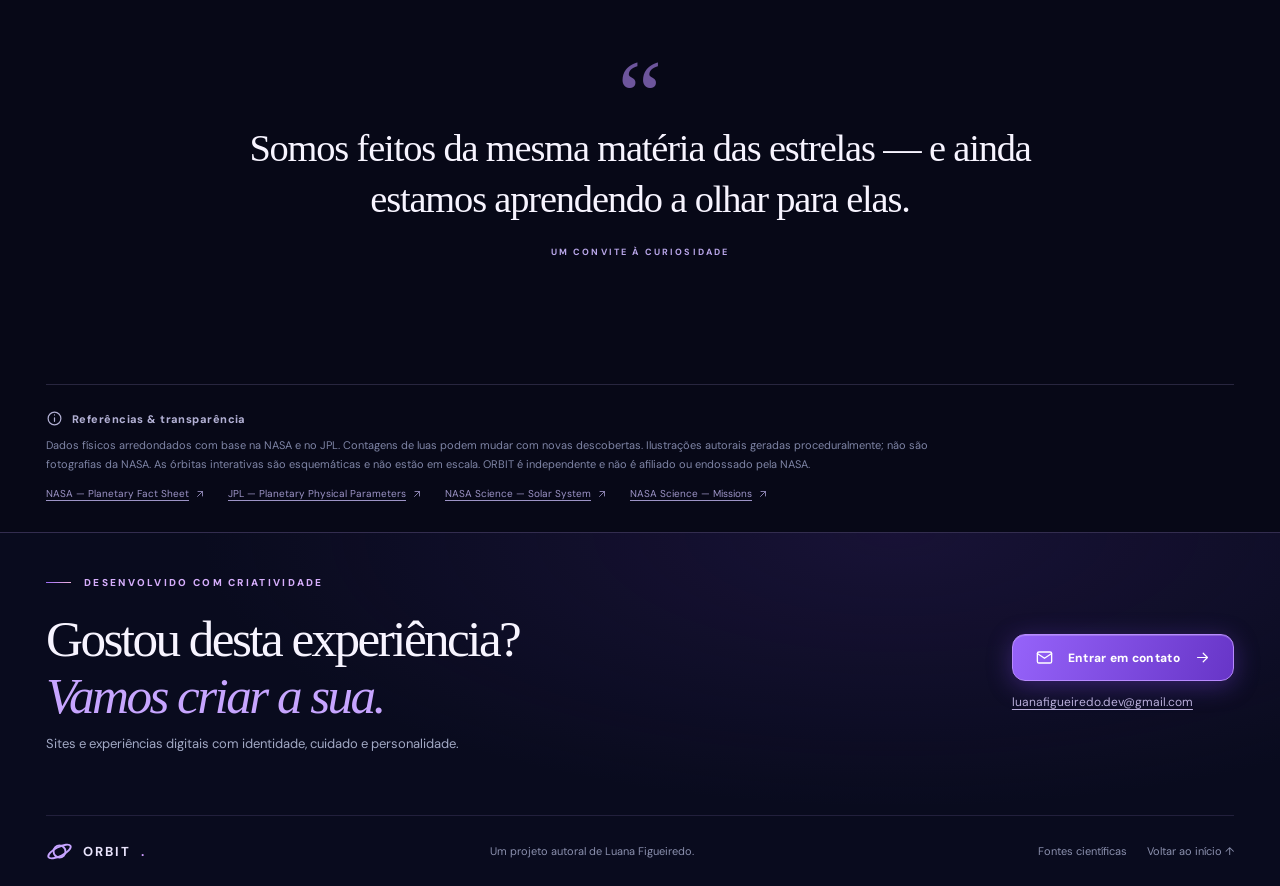
==== commit 6b761a97: "Integra NOCTIS ao ORBIT com abertura cinematografica" ====
--- a/index.html
+++ b/index.html
@@ -14,6 +14,7 @@
   <link rel="preconnect" href="https://fonts.gstatic.com" crossorigin>
   <link href="https://fonts.googleapis.com/css2?family=DM+Sans:wght@400;500;600;700&family=Manrope:wght@400;500;600;700;800&family=Space+Grotesk:wght@400;500;600;700&display=swap" rel="stylesheet">
   <link rel="stylesheet" href="style.css">
+  <link rel="stylesheet" href="noctis/orbit-link.css">
   <title>ORBIT — Explore o Sistema Solar</title>
 </head>
 <body>
@@ -24,5 +25,6 @@
   <script src="js/orbits.js" defer></script>
   <script src="js/app.js" defer></script>
   <script src="alunar/orbit-link.js" defer></script>
+  <script src="noctis/orbit-link.js" defer></script>
 </body>
 </html>
--- a/style.css
+++ b/style.css
@@ -1,7 +1,7 @@
 /* ══════════════════════════════════════════════════════════════════
    ORBIT — immersive solar-system editorial • Luana Figueiredo
    Identidade: índigo cósmico / ametista / luz de estrelas.
-   Arte planetária autoral. Sem frameworks, sem rastreamento.
+   Arte planetária autoral.
 ══════════════════════════════════════════════════════════════════ */
 :root{color-scheme:dark;--ink:#070817;--ink-2:#0c0e22;--panel:#10142d;--line:rgba(183,169,236,.19);--white:#f7f4ff;--muted:#a8abc8;--soft:#777d9e;--purple:#a584ff;--violet:#784cf2;--peach:#f7c69f;--max:1440px;--radius:20px;--serif:Georgia,'Times New Roman',serif}
 *{box-sizing:border-box}html{scroll-behavior:smooth;scroll-padding-top:85px}body{margin:0;font-family:'DM Sans',sans-serif;font-weight:400;color:var(--white);background:var(--ink);font-size:15px;-webkit-font-smoothing:antialiased;overflow-x:hidden}
--- a/noctis/orbit-link.css
+++ b/noctis/orbit-link.css
@@ -0,0 +1,21 @@
+.noctis-orbit-nav {letter-spacing:.02em;color:#c9dfff}
+.noctis-orbit-mobile {display:flex;align-items:center;gap:.6rem;padding:.75rem 1rem;color:#cfe7ff;text-decoration:none;font-weight:600}
+.noctis-orbit-teaser{position:relative;isolation:isolate;overflow:hidden;display:grid;grid-template-columns:1fr .75fr;align-items:center;min-height:355px;margin-block:5rem;padding:3.8rem 4rem;border:1px solid rgba(169,195,238,.18);border-radius:26px;background:radial-gradient(ellipse at 75% 40%,#1a365a 0%,#101c32 38%,#07101f 76%);color:#edf5ff;box-shadow:0 28px 70px rgba(0,0,0,.22)}
+.noctis-teaser-content{z-index:2;max-width:670px}
+.noctis-teaser-kicker{color:#a7bad7;font-size:.73rem;font-weight:700;letter-spacing:.20em;text-transform:uppercase}
+.noctis-orbit-teaser h2{margin:16px 0 2px;color:#f6faff;font:700 clamp(3.7rem,8vw,7rem)/1 "Space Grotesk",sans-serif;letter-spacing:-.08em}
+.noctis-orbit-teaser h2 span{position:relative;top:-1.8em;margin-left:12px;color:#9ed9ff;font-size:.24em;letter-spacing:0}
+.noctis-teaser-content>p:not(.noctis-teaser-kicker){max-width:33ch;margin:10px 0 27px;color:#bccde6;font-size:clamp(1rem,1.8vw,1.28rem);line-height:1.5}
+.noctis-teaser-cta{display:inline-flex;align-items:center;gap:2rem;padding:13px 21px;border:1px solid #b0caeb;border-radius:999px;color:#f0f6ff;text-decoration:none;font-weight:700;font-size:.85rem;transition:background .2s ease,color .2s ease}
+.noctis-teaser-cta:hover{background:#e4f1ff;color:#11213a}
+.noctis-teaser-sky{position:relative;width:min(100%,330px);aspect-ratio:1;margin:auto;border:1px solid rgba(198,223,255,.3);border-radius:50%;background:radial-gradient(circle at 50% 50%,#b6d4f933 0%,transparent 40%),repeating-radial-gradient(circle at 50% 50%,transparent 0 38px,#bed3f022 39px 40px),#0a192f;box-shadow:0 0 90px #6598cc22,inset 0 0 80px #020918bb}
+.noctis-teaser-sky:before,.noctis-teaser-sky:after{content:'';position:absolute;inset:15%;border:1px solid #a9ceff66;border-radius:50%;transform:rotateX(67deg) rotate(-34deg)}
+.noctis-teaser-sky:after{inset:31%;transform:rotateY(70deg) rotate(40deg)}
+.noctis-teaser-sky span{position:absolute;width:5px;height:5px;border-radius:50%;background:#eff7ff;box-shadow:0 0 16px 2px #b8e4ff}
+.noctis-teaser-sky span:nth-child(1){top:24%;left:45%}.noctis-teaser-sky span:nth-child(2){top:59%;left:30%}.noctis-teaser-sky span:nth-child(3){top:70%;left:68%}.noctis-teaser-sky span:nth-child(4){top:35%;left:76%}
+@media(max-width:720px){.noctis-orbit-teaser{grid-template-columns:1fr;min-height:auto;margin-block:2.5rem;padding:2.3rem 1.6rem}.noctis-teaser-sky{position:absolute;right:-150px;top:10%;width:260px;opacity:.32}.noctis-orbit-teaser h2{font-size:3.75rem}.noctis-teaser-content{position:relative}}
+@media(prefers-reduced-motion:reduce){.noctis-teaser-cta{transition:none}}
+
+@media (min-width:901px) and (max-width:1170px) {
+  .desktop-nav .nav-link {padding-left:6px;padding-right:6px;font-size:10px}
+}
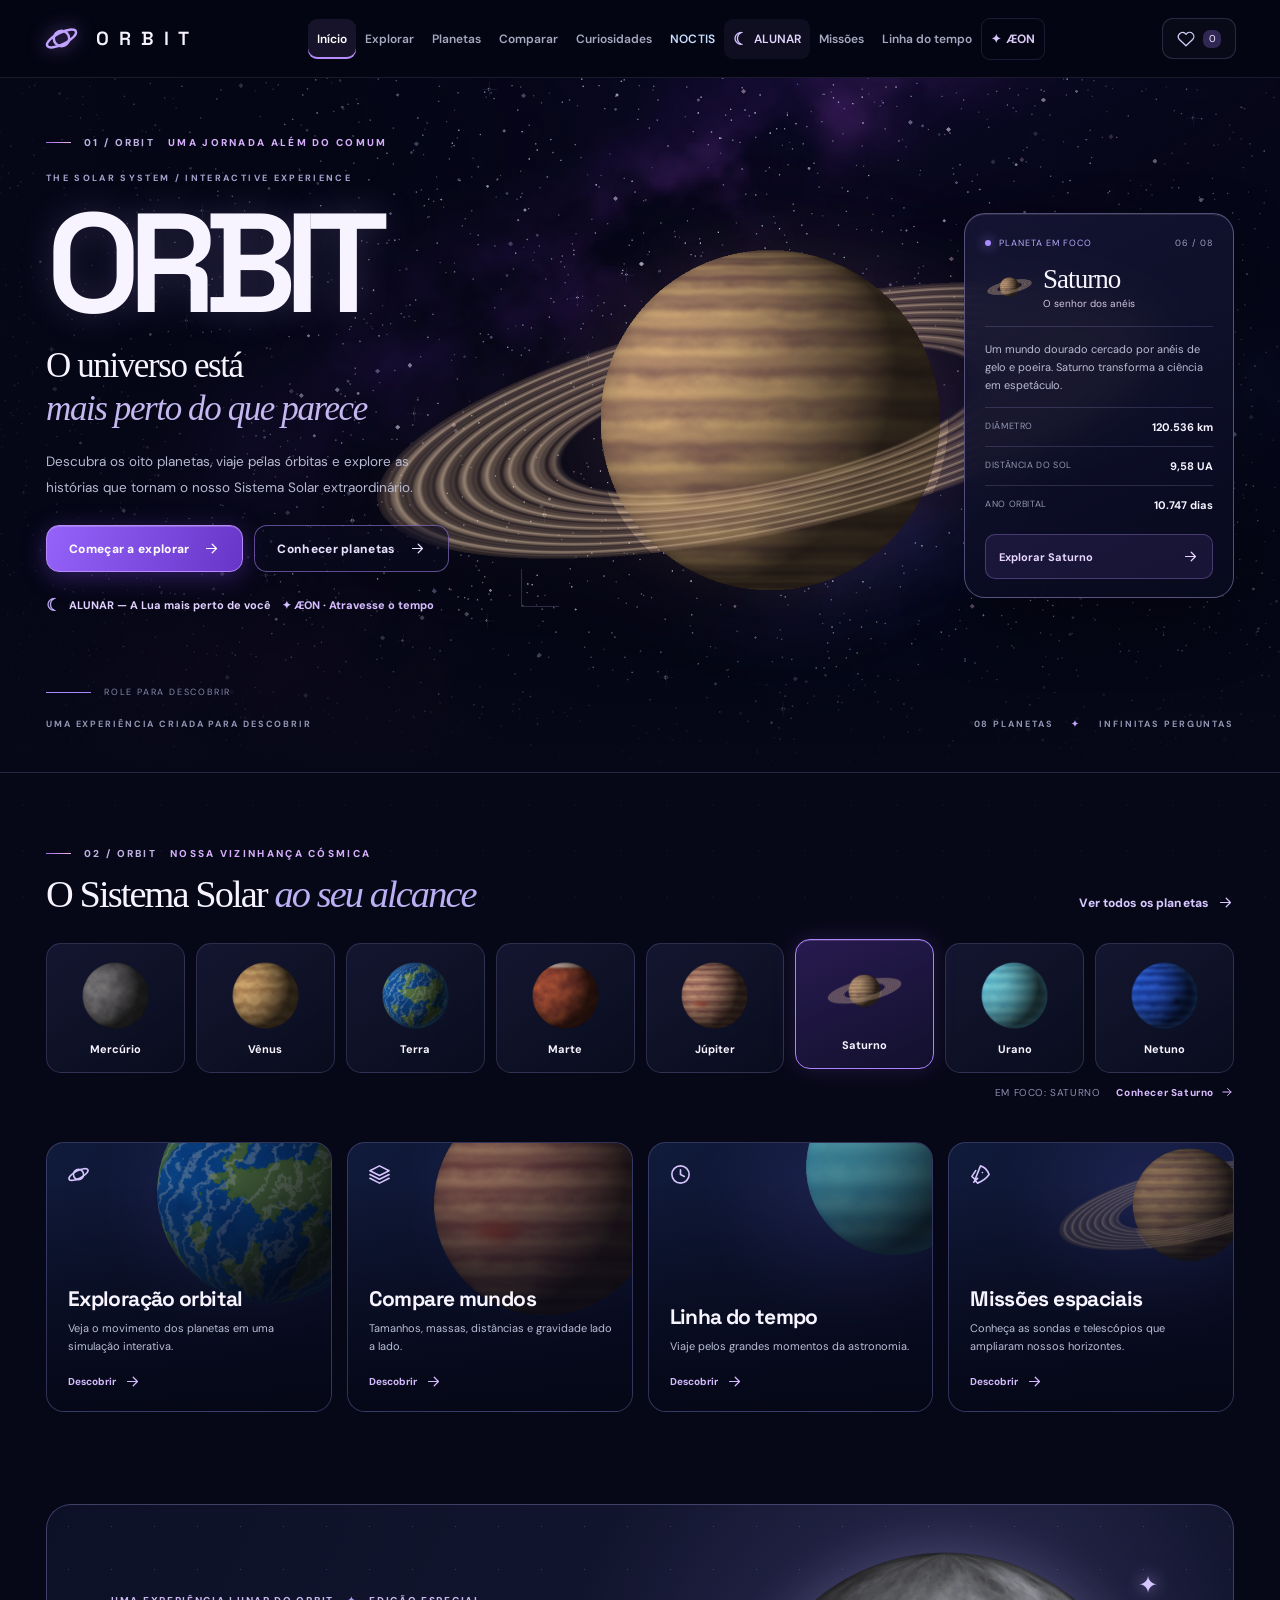
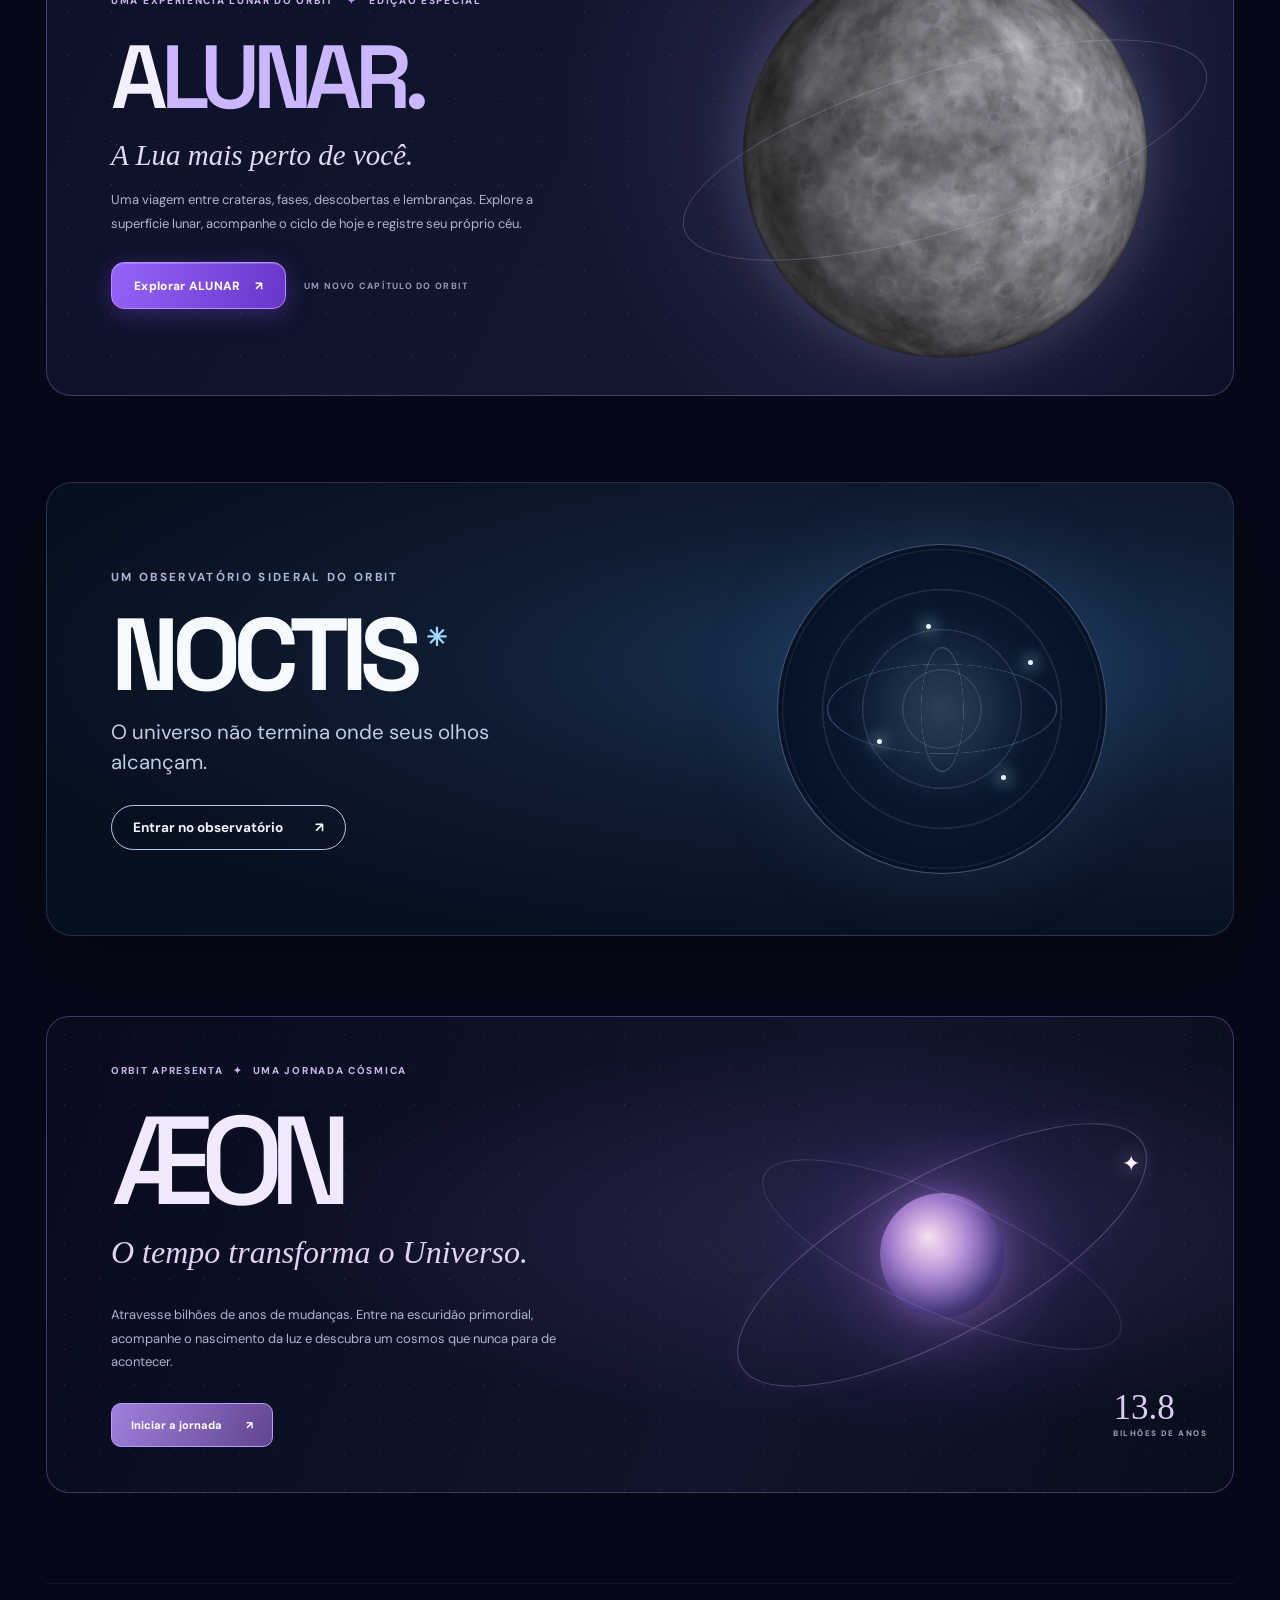
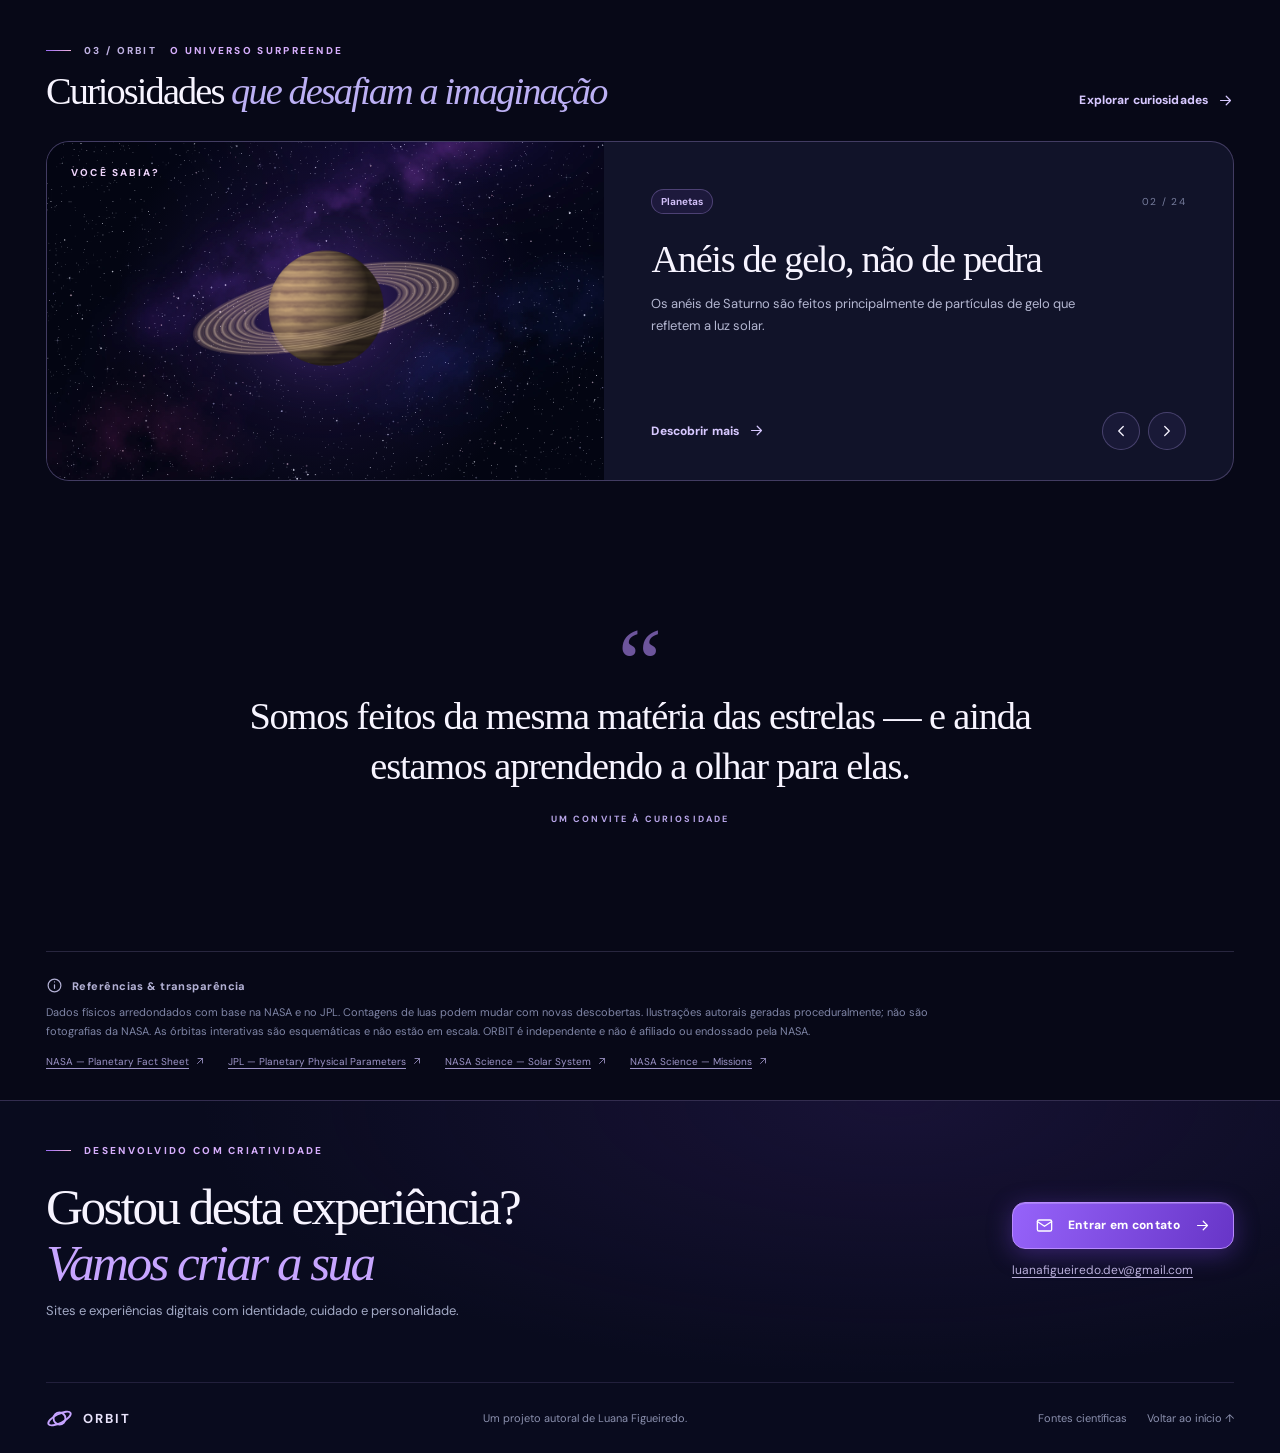
==== commit 81fd0dc0: "Integra AEON e atualiza ORBIT" ====
--- a/index.html
+++ b/index.html
@@ -26,5 +26,29 @@
   <script src="js/app.js" defer></script>
   <script src="alunar/orbit-link.js" defer></script>
   <script src="noctis/orbit-link.js" defer></script>
+  <script src="aeon/orbit-link.js" defer></script>
+
+  <script>
+    if (location.protocol === 'file:') {
+      document.addEventListener('DOMContentLoaded', () => {
+        const notice = document.createElement('aside');
+        notice.id = 'orbit-local-notice';
+        notice.setAttribute('role', 'alert');
+        notice.tabIndex = -1;
+        notice.innerHTML = '<strong>Abra o ORBIT pelo servidor local</strong><span>Para acessar ÆON, ALUNAR e NOCTIS, execute <b>ABRIR_ORBIT.bat</b> na pasta do projeto. A página será aberta automaticamente.</span>';
+        notice.style.cssText = 'position:fixed;z-index:9999;top:90px;left:50%;transform:translateX(-50%);width:min(92vw,620px);padding:17px 22px;border:1px solid #bba5f2;border-radius:15px;background:#181632;color:#fff;box-shadow:0 18px 70px #0009;font:14px/1.6 Arial,sans-serif;display:grid;gap:5px;text-align:center;';
+        document.body.append(notice);
+        document.addEventListener('click', event => {
+          const link = event.target.closest('a[href]');
+          if (!link) return;
+          const path = link.getAttribute('href');
+          if (/^(?:\.\/)?(?:aeon|alunar|noctis)\//i.test(path)) {
+            event.preventDefault();
+            notice.focus();
+          }
+        }, true);
+      });
+    }
+  </script>
 </body>
 </html>
